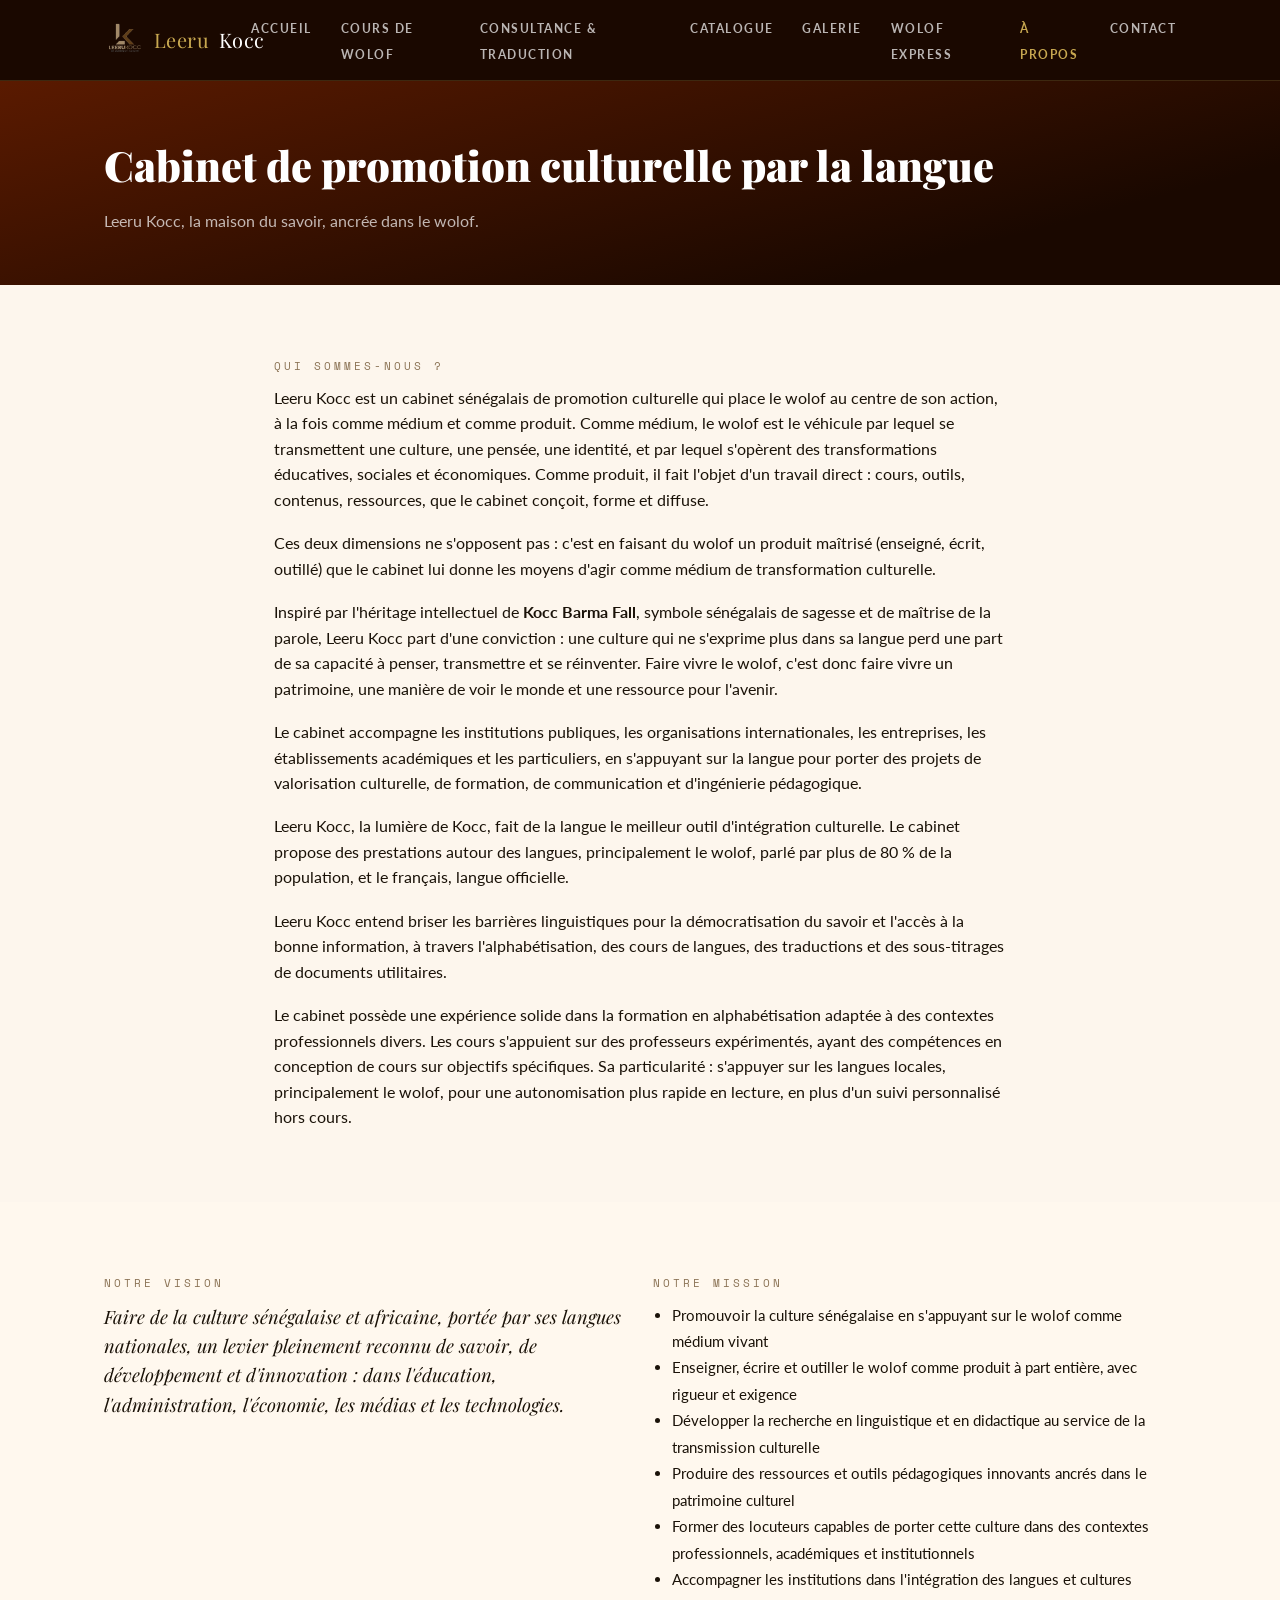
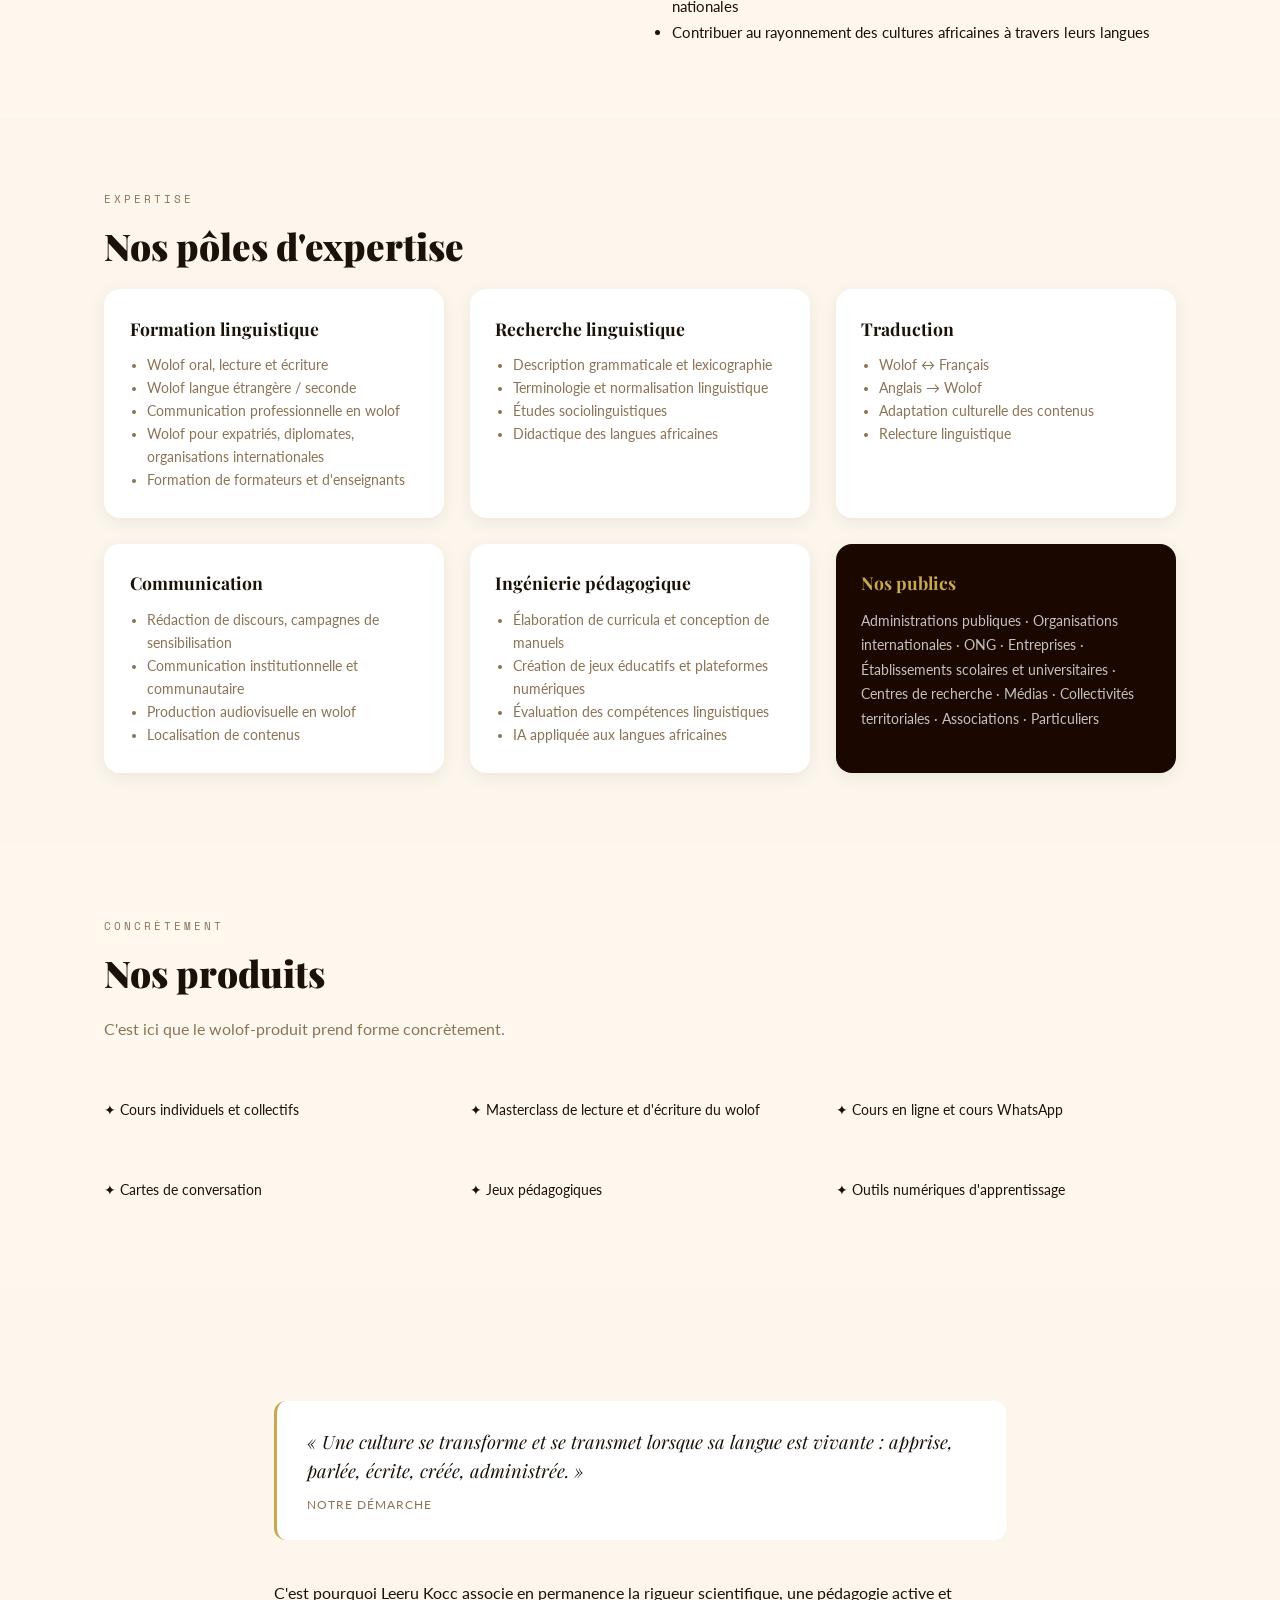
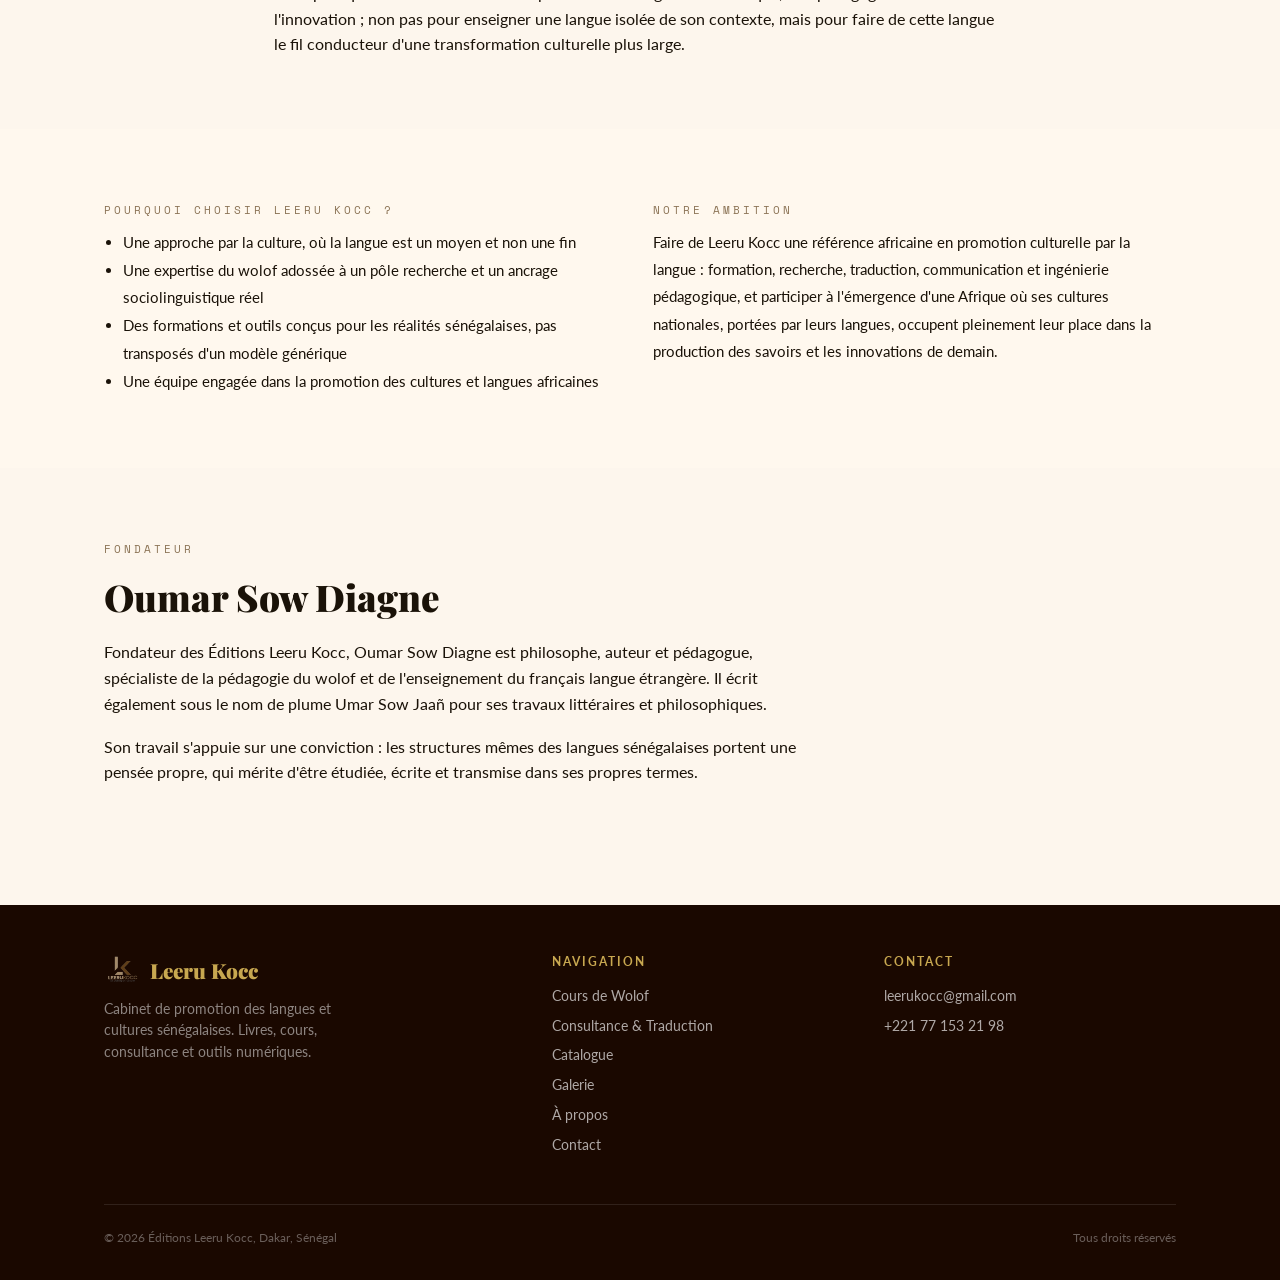
==== a-propos.html @ e9568470 "Add files via upload" ====
<!DOCTYPE html>
<html lang="fr">
<head>
<meta charset="UTF-8">
<meta name="viewport" content="width=device-width, initial-scale=1.0">
<title>À propos : Leeru Kocc</title>
<link href="https://fonts.googleapis.com/css2?family=Playfair+Display:ital,wght@0,700;0,900;1,400&family=Lato:wght@400;700&family=Space+Mono:wght@400;700&display=swap" rel="stylesheet">
<link rel="stylesheet" href="assets/style.css">
<link rel="icon" type="image/x-icon" href="/favicon.ico">
<link rel="icon" type="image/png" sizes="32x32" href="/assets/img/favicon-32x32.png">
<link rel="icon" type="image/png" sizes="16x16" href="/assets/img/favicon-16x16.png">
<link rel="apple-touch-icon" sizes="180x180" href="/assets/img/apple-touch-icon.png">
<meta property="og:type" content="website">
<meta property="og:site_name" content="Leeru Kocc">
<meta property="og:title" content="À propos : Leeru Kocc">
<meta property="og:description" content="Leeru Kocc, cabinet de promotion des langues et cultures sénégalaises, fondé par Oumar Sow Diagne.">
<meta property="og:image" content="https://leerukocc.com/assets/img/og-image-site.jpg">
<meta property="og:image:width" content="1200">
<meta property="og:image:height" content="630">
<meta property="og:url" content="https://leerukocc.com/a-propos.html">
<meta name="twitter:card" content="summary_large_image">
<meta name="twitter:title" content="À propos : Leeru Kocc">
<meta name="twitter:description" content="Leeru Kocc, cabinet de promotion des langues et cultures sénégalaises, fondé par Oumar Sow Diagne.">
<meta name="twitter:image" content="https://leerukocc.com/assets/img/og-image-site.jpg">
</head>
<body>

<nav class="site-nav">
  <div class="wrap">
    <a href="index.html" class="brand"><img src="assets/img/logo-leeru-kocc.png" alt="Leeru Kocc"> <span style="color:var(--or);">Leeru</span><span style="color:#FFF;"> Kocc</span></a>
    <button class="nav-toggle" id="navToggle" aria-label="Menu">☰</button>
    <ul class="nav-links" id="navLinks">
      <li><a href="index.html">Accueil</a></li>
      <li><a href="cours.html">Cours de Wolof</a></li>
      <li><a href="consultance.html">Consultance &amp; Traduction</a></li>
      <li><a href="catalogue.html">Catalogue</a></li>
      <li><a href="galerie.html">Galerie</a></li>
      <li><a href="wolof-express.html">Wolof Express</a></li>
      <li><a href="a-propos.html" class="active">À propos</a></li>
      <li><a href="contact.html">Contact</a></li>
    </ul>
  </div>
</nav>

<header class="page-hero">
  <div class="wrap">
    <h1>Cabinet de promotion culturelle par la langue</h1>
    <p>Leeru Kocc, la maison du savoir, ancrée dans le wolof.</p>
  </div>
</header>

<section>
  <div class="wrap" style="max-width:780px;">
    <div class="section-label reveal">Qui sommes-nous ?</div>
    <p class="reveal" style="margin-bottom:1.1rem;">Leeru Kocc est un cabinet sénégalais de promotion culturelle qui place le wolof au centre de son action, à la fois comme médium et comme produit. Comme médium, le wolof est le véhicule par lequel se transmettent une culture, une pensée, une identité, et par lequel s'opèrent des transformations éducatives, sociales et économiques. Comme produit, il fait l'objet d'un travail direct : cours, outils, contenus, ressources, que le cabinet conçoit, forme et diffuse.</p>
    <p class="reveal" style="margin-bottom:1.1rem;">Ces deux dimensions ne s'opposent pas : c'est en faisant du wolof un produit maîtrisé (enseigné, écrit, outillé) que le cabinet lui donne les moyens d'agir comme médium de transformation culturelle.</p>
    <p class="reveal" style="margin-bottom:1.1rem;">Inspiré par l'héritage intellectuel de <strong>Kocc Barma Fall</strong>, symbole sénégalais de sagesse et de maîtrise de la parole, Leeru Kocc part d'une conviction : une culture qui ne s'exprime plus dans sa langue perd une part de sa capacité à penser, transmettre et se réinventer. Faire vivre le wolof, c'est donc faire vivre un patrimoine, une manière de voir le monde et une ressource pour l'avenir.</p>
    <p class="reveal" style="margin-bottom:1.1rem;">Le cabinet accompagne les institutions publiques, les organisations internationales, les entreprises, les établissements académiques et les particuliers, en s'appuyant sur la langue pour porter des projets de valorisation culturelle, de formation, de communication et d'ingénierie pédagogique.</p>
    <p class="reveal" style="margin-bottom:1.1rem;">Leeru Kocc, la lumière de Kocc, fait de la langue le meilleur outil d'intégration culturelle. Le cabinet propose des prestations autour des langues, principalement le wolof, parlé par plus de 80 % de la population, et le français, langue officielle.</p>
    <p class="reveal" style="margin-bottom:1.1rem;">Leeru Kocc entend briser les barrières linguistiques pour la démocratisation du savoir et l'accès à la bonne information, à travers l'alphabétisation, des cours de langues, des traductions et des sous-titrages de documents utilitaires.</p>
    <p class="reveal">Le cabinet possède une expérience solide dans la formation en alphabétisation adaptée à des contextes professionnels divers. Les cours s'appuient sur des professeurs expérimentés, ayant des compétences en conception de cours sur objectifs spécifiques. Sa particularité : s'appuyer sur les langues locales, principalement le wolof, pour une autonomisation plus rapide en lecture, en plus d'un suivi personnalisé hors cours.</p>
  </div>
</section>

<section style="background:#FFF8EE;">
  <div class="wrap">
    <div class="grid grid-2">
      <div class="reveal">
        <div class="section-label">Notre vision</div>
        <p style="font-family:'Playfair Display',serif;font-style:italic;font-size:1.15rem;line-height:1.6;">Faire de la culture sénégalaise et africaine, portée par ses langues nationales, un levier pleinement reconnu de savoir, de développement et d'innovation : dans l'éducation, l'administration, l'économie, les médias et les technologies.</p>
      </div>
      <div class="reveal">
        <div class="section-label">Notre mission</div>
        <ul style="padding-left:1.2rem;font-size:0.92rem;line-height:1.8;color:var(--brun);">
          <li>Promouvoir la culture sénégalaise en s'appuyant sur le wolof comme médium vivant</li>
          <li>Enseigner, écrire et outiller le wolof comme produit à part entière, avec rigueur et exigence</li>
          <li>Développer la recherche en linguistique et en didactique au service de la transmission culturelle</li>
          <li>Produire des ressources et outils pédagogiques innovants ancrés dans le patrimoine culturel</li>
          <li>Former des locuteurs capables de porter cette culture dans des contextes professionnels, académiques et institutionnels</li>
          <li>Accompagner les institutions dans l'intégration des langues et cultures nationales</li>
          <li>Contribuer au rayonnement des cultures africaines à travers leurs langues</li>
        </ul>
      </div>
    </div>
  </div>
</section>

<section>
  <div class="wrap">
    <div class="section-label reveal">Expertise</div>
    <h2 class="section-title reveal">Nos pôles d'expertise</h2>
    <div class="grid grid-3">
      <div class="card reveal" style="padding:1.6rem;">
        <h3 style="font-family:'Playfair Display',serif;font-size:1.1rem;margin-bottom:0.7rem;">Formation linguistique</h3>
        <ul style="padding-left:1.1rem;font-size:0.85rem;line-height:1.7;color:var(--brun-clair);">
          <li>Wolof oral, lecture et écriture</li>
          <li>Wolof langue étrangère / seconde</li>
          <li>Communication professionnelle en wolof</li>
          <li>Wolof pour expatriés, diplomates, organisations internationales</li>
          <li>Formation de formateurs et d'enseignants</li>
        </ul>
      </div>
      <div class="card reveal" style="padding:1.6rem;">
        <h3 style="font-family:'Playfair Display',serif;font-size:1.1rem;margin-bottom:0.7rem;">Recherche linguistique</h3>
        <ul style="padding-left:1.1rem;font-size:0.85rem;line-height:1.7;color:var(--brun-clair);">
          <li>Description grammaticale et lexicographie</li>
          <li>Terminologie et normalisation linguistique</li>
          <li>Études sociolinguistiques</li>
          <li>Didactique des langues africaines</li>
        </ul>
      </div>
      <div class="card reveal" style="padding:1.6rem;">
        <h3 style="font-family:'Playfair Display',serif;font-size:1.1rem;margin-bottom:0.7rem;">Traduction</h3>
        <ul style="padding-left:1.1rem;font-size:0.85rem;line-height:1.7;color:var(--brun-clair);">
          <li>Wolof ↔ Français</li>
          <li>Anglais → Wolof</li>
          <li>Adaptation culturelle des contenus</li>
          <li>Relecture linguistique</li>
        </ul>
      </div>
      <div class="card reveal" style="padding:1.6rem;">
        <h3 style="font-family:'Playfair Display',serif;font-size:1.1rem;margin-bottom:0.7rem;">Communication</h3>
        <ul style="padding-left:1.1rem;font-size:0.85rem;line-height:1.7;color:var(--brun-clair);">
          <li>Rédaction de discours, campagnes de sensibilisation</li>
          <li>Communication institutionnelle et communautaire</li>
          <li>Production audiovisuelle en wolof</li>
          <li>Localisation de contenus</li>
        </ul>
      </div>
      <div class="card reveal" style="padding:1.6rem;">
        <h3 style="font-family:'Playfair Display',serif;font-size:1.1rem;margin-bottom:0.7rem;">Ingénierie pédagogique</h3>
        <ul style="padding-left:1.1rem;font-size:0.85rem;line-height:1.7;color:var(--brun-clair);">
          <li>Élaboration de curricula et conception de manuels</li>
          <li>Création de jeux éducatifs et plateformes numériques</li>
          <li>Évaluation des compétences linguistiques</li>
          <li>IA appliquée aux langues africaines</li>
        </ul>
      </div>
      <div class="card reveal" style="padding:1.6rem;background:var(--nuit);">
        <h3 style="font-family:'Playfair Display',serif;font-size:1.1rem;margin-bottom:0.7rem;color:var(--or);">Nos publics</h3>
        <p style="font-size:0.85rem;line-height:1.8;color:rgba(255,255,255,0.75);">Administrations publiques · Organisations internationales · ONG · Entreprises · Établissements scolaires et universitaires · Centres de recherche · Médias · Collectivités territoriales · Associations · Particuliers</p>
      </div>
    </div>
  </div>
</section>

<section style="background:#FFF8EE;">
  <div class="wrap">
    <div class="section-label reveal">Concrètement</div>
    <h2 class="section-title reveal">Nos produits</h2>
    <p class="section-intro reveal">C'est ici que le wolof-produit prend forme concrètement.</p>
    <div class="grid grid-3">
      <div class="reveal" style="font-size:0.9rem;padding:1rem 0;">✦ Cours individuels et collectifs</div>
      <div class="reveal" style="font-size:0.9rem;padding:1rem 0;">✦ Masterclass de lecture et d'écriture du wolof</div>
      <div class="reveal" style="font-size:0.9rem;padding:1rem 0;">✦ Cours en ligne et cours WhatsApp</div>
      <div class="reveal" style="font-size:0.9rem;padding:1rem 0;">✦ Cartes de conversation</div>
      <div class="reveal" style="font-size:0.9rem;padding:1rem 0;">✦ Jeux pédagogiques</div>
      <div class="reveal" style="font-size:0.9rem;padding:1rem 0;">✦ Outils numériques d'apprentissage</div>
    </div>
  </div>
</section>

<section>
  <div class="wrap" style="max-width:780px;">
    <div class="citation reveal">
      <p>« Une culture se transforme et se transmet lorsque sa langue est vivante : apprise, parlée, écrite, créée, administrée. »</p>
      <cite>Notre démarche</cite>
    </div>
    <p class="reveal" style="margin-top:1.2rem;">C'est pourquoi Leeru Kocc associe en permanence la rigueur scientifique, une pédagogie active et l'innovation ; non pas pour enseigner une langue isolée de son contexte, mais pour faire de cette langue le fil conducteur d'une transformation culturelle plus large.</p>
  </div>
</section>

<section style="background:#FFF8EE;">
  <div class="wrap">
    <div class="grid grid-2">
      <div class="reveal">
        <div class="section-label">Pourquoi choisir Leeru Kocc ?</div>
        <ul style="padding-left:1.2rem;font-size:0.92rem;line-height:1.9;color:var(--brun);">
          <li>Une approche par la culture, où la langue est un moyen et non une fin</li>
          <li>Une expertise du wolof adossée à un pôle recherche et un ancrage sociolinguistique réel</li>
          <li>Des formations et outils conçus pour les réalités sénégalaises, pas transposés d'un modèle générique</li>
          <li>Une équipe engagée dans la promotion des cultures et langues africaines</li>
        </ul>
      </div>
      <div class="reveal">
        <div class="section-label">Notre ambition</div>
        <p style="font-size:0.95rem;line-height:1.8;color:var(--brun);">Faire de Leeru Kocc une référence africaine en promotion culturelle par la langue : formation, recherche, traduction, communication et ingénierie pédagogique, et participer à l'émergence d'une Afrique où ses cultures nationales, portées par leurs langues, occupent pleinement leur place dans la production des savoirs et les innovations de demain.</p>
      </div>
    </div>
  </div>
</section>

<section>
  <div class="wrap">
    <div class="section-label reveal">Fondateur</div>
    <h2 class="section-title reveal">Oumar Sow Diagne</h2>
    <p class="reveal" style="max-width:700px;margin-bottom:1.1rem;">Fondateur des Éditions Leeru Kocc, Oumar Sow Diagne est philosophe, auteur et pédagogue, spécialiste de la pédagogie du wolof et de l'enseignement du français langue étrangère. Il écrit également sous le nom de plume Umar Sow Jaañ pour ses travaux littéraires et philosophiques.</p>
    <p class="reveal" style="max-width:700px;">Son travail s'appuie sur une conviction : les structures mêmes des langues sénégalaises portent une pensée propre, qui mérite d'être étudiée, écrite et transmise dans ses propres termes.</p>
  </div>
</section>

<footer class="site-footer">
  <div class="wrap">
    <div class="footer-grid">
      <div>
        <div class="footer-brand" style="display:flex;align-items:center;gap:0.6rem;"><img src="assets/img/logo-leeru-kocc.png" alt="Leeru Kocc" style="height:36px;"> Leeru Kocc</div>
        <p class="footer-tagline">Cabinet de promotion des langues et cultures sénégalaises. Livres, cours, consultance et outils numériques.</p>
      </div>
      <div class="footer-col">
        <h4>Navigation</h4>
        <a href="cours.html">Cours de Wolof</a>
        <a href="consultance.html">Consultance &amp; Traduction</a>
        <a href="catalogue.html">Catalogue</a>
        <a href="galerie.html">Galerie</a>
        <a href="a-propos.html">À propos</a>
        <a href="contact.html">Contact</a>
      </div>
      <div class="footer-col">
        <h4>Contact</h4>
        <p>leerukocc@gmail.com</p>
        <p>+221 77 153 21 98</p>
      </div>
    </div>
    <div class="footer-bottom">
      <span>© 2026 Éditions Leeru Kocc, Dakar, Sénégal</span>
      <span>Tous droits réservés</span>
    </div>
  </div>
</footer>

<script src="assets/script.js"></script>
</body>
</html>
---- assets/style.css ----
/* ===========================================================
   LEERU KOCC — Feuille de style commune
   Identité reprise de l'app Wolof Express : nuit / or / terracotta / crème
   =========================================================== */

:root{
  --nuit:#1A0800;
  --nuit2:#5A1A00;
  --or:#C8A850;
  --terracotta:#C1440E;
  --baobab:#2A6B3A;
  --creme:#FDF6ED;
  --brun:#1A1208;
  --brun-clair:#8B7355;
  --blanc:#FFFFFF;
  --max:1120px;
}

*{box-sizing:border-box;margin:0;padding:0;}

html{scroll-behavior:smooth;}

body{
  font-family:'Lato',sans-serif;
  background:var(--creme);
  color:var(--brun);
  line-height:1.6;
}

img{max-width:100%;display:block;}
a{color:inherit;text-decoration:none;}

.wrap{max-width:var(--max);margin:0 auto;padding:0 1.5rem;}

/* ---------- Nav ---------- */
.site-nav{
  position:sticky;top:0;z-index:50;
  background:var(--nuit);
  border-bottom:1px solid rgba(200,168,80,0.2);
}
.site-nav .wrap{
  display:flex;align-items:center;justify-content:space-between;
  padding-top:0.9rem;padding-bottom:0.9rem;
}
.brand{
  font-family:'Playfair Display',serif;
  font-weight:900;font-size:1.25rem;color:var(--or);
  letter-spacing:0.5px;
  display:flex;align-items:center;gap:0.6rem;
}
.brand span{color:var(--blanc);font-weight:400;}
.brand img{height:40px;width:auto;display:block;}

/* ---------- Reveal on scroll ---------- */
.reveal{opacity:0;transform:translateY(24px);transition:opacity 0.7s ease, transform 0.7s ease;}
.reveal.in{opacity:1;transform:translateY(0);}

/* ---------- Partenaires ---------- */
.partners-grid{
  display:grid;grid-template-columns:repeat(4,1fr);gap:1.2rem;
}
@media(max-width:820px){.partners-grid{grid-template-columns:repeat(2,1fr);}}
.partner-chip{
  background:var(--blanc);border-radius:0.8rem;
  padding:1.3rem 1rem;text-align:center;
  box-shadow:0 3px 14px rgba(26,18,8,0.06);
  display:flex;align-items:center;justify-content:center;
  min-height:90px;
  font-family:'Space Mono',monospace;font-size:0.78rem;
  color:var(--brun);letter-spacing:0.3px;
  transition:transform 0.2s, box-shadow 0.2s;
}
.partner-chip:hover{transform:translateY(-3px);box-shadow:0 8px 22px rgba(26,18,8,0.12);}
.partner-chip img{max-width:100%;max-height:56px;object-fit:contain;filter:grayscale(15%);}

/* ---------- Galerie ---------- */
.gallery-grid{
  display:grid;grid-template-columns:repeat(4,1fr);gap:0.9rem;
}
@media(max-width:820px){.gallery-grid{grid-template-columns:repeat(2,1fr);}}
.gallery-item{
  border-radius:0.8rem;overflow:hidden;aspect-ratio:1/1;
  box-shadow:0 4px 16px rgba(26,18,8,0.08);
}
.gallery-item img{
  width:100%;height:100%;object-fit:cover;
  transition:transform 0.4s ease;display:block;
}
.gallery-item:hover img{transform:scale(1.06);}

/* ---------- Photo bleed section ---------- */
.photo-feature{
  border-radius:1rem;overflow:hidden;box-shadow:0 8px 30px rgba(26,18,8,0.12);
}
.photo-feature img{width:100%;height:100%;object-fit:cover;display:block;}
.nav-links{display:flex;gap:1.8rem;list-style:none;}
.nav-links a{
  font-size:0.78rem;letter-spacing:1.5px;text-transform:uppercase;
  color:rgba(255,255,255,0.7);font-weight:700;
  transition:color 0.2s;
}
.nav-links a:hover,.nav-links a.active{color:var(--or);}
.nav-toggle{display:none;background:none;border:none;color:var(--or);font-size:1.4rem;cursor:pointer;}

@media(max-width:760px){
  .nav-links{
    position:absolute;top:100%;left:0;right:0;
    background:var(--nuit);flex-direction:column;gap:0;
    max-height:0;overflow:hidden;transition:max-height 0.3s ease;
    border-bottom:1px solid rgba(200,168,80,0.2);
  }
  .nav-links.open{max-height:300px;}
  .nav-links li{border-top:1px solid rgba(255,255,255,0.06);}
  .nav-links a{display:block;padding:1rem 1.5rem;}
  .nav-toggle{display:block;}
}

/* ---------- Hero ---------- */
.hero{
  background:
    radial-gradient(circle at 85% 10%, rgba(200,168,80,0.14) 0%, transparent 45%),
    linear-gradient(165deg, var(--nuit2) 0%, var(--nuit) 78%);
  color:var(--blanc);
  padding:4rem 0;
  position:relative;overflow:hidden;
}
.hero .wrap{
  display:grid;grid-template-columns:1.15fr 1fr;gap:3rem;align-items:center;
}
.hero-image{
  border-radius:1.1rem;overflow:hidden;
  box-shadow:0 20px 50px rgba(0,0,0,0.35);
  aspect-ratio:4/3;
}
.hero-image img{width:100%;height:100%;object-fit:cover;display:block;}
@media(max-width:900px){
  .hero .wrap{grid-template-columns:1fr;}
  .hero-image{display:none;}
}
.hero-eyebrow{
  font-family:'Space Mono',monospace;font-size:0.7rem;
  letter-spacing:3px;text-transform:uppercase;color:var(--or);
  margin-bottom:1rem;
}
.hero h1{
  font-family:'Playfair Display',serif;font-weight:900;
  font-size:clamp(2.2rem,5vw,3.6rem);line-height:1.08;
  max-width:14ch;margin-bottom:1.2rem;
}
.hero p{
  font-size:1.05rem;color:rgba(255,255,255,0.78);
  max-width:46ch;margin-bottom:2rem;
}
.hero-actions{display:flex;gap:1rem;flex-wrap:wrap;}

.btn{
  display:inline-flex;align-items:center;gap:0.5rem;
  padding:0.85rem 1.7rem;border-radius:2rem;
  font-weight:700;font-size:0.88rem;cursor:pointer;
  border:none;transition:transform 0.15s, opacity 0.15s;
}
.btn:active{transform:scale(0.97);}
.btn-primary{background:var(--or);color:var(--nuit);}
.btn-primary:hover{opacity:0.9;}
.btn-outline{background:transparent;color:var(--blanc);border:1px solid rgba(255,255,255,0.4);}
.btn-outline:hover{border-color:var(--or);color:var(--or);}
.btn-dark{background:var(--nuit);color:var(--or);}
.btn-terracotta{background:var(--terracotta);color:var(--blanc);}

/* ---------- Sections ---------- */
section{padding:4.5rem 0;}
.section-label{
  font-family:'Space Mono',monospace;font-size:0.7rem;
  letter-spacing:3px;text-transform:uppercase;color:var(--brun-clair);
  margin-bottom:0.6rem;
}
.section-title{
  font-family:'Playfair Display',serif;font-weight:900;
  font-size:clamp(1.6rem,3.2vw,2.3rem);margin-bottom:0.8rem;
}
.section-intro{
  color:var(--brun-clair);max-width:60ch;margin-bottom:2.5rem;font-size:1rem;
}

/* ---------- Cards ---------- */
.grid{display:grid;gap:1.6rem;}
.grid-3{grid-template-columns:repeat(3,1fr);}
.grid-2{grid-template-columns:repeat(2,1fr);}
@media(max-width:820px){.grid-3,.grid-2{grid-template-columns:1fr;}}

.card{
  background:var(--blanc);border-radius:1rem;
  box-shadow:0 4px 18px rgba(26,18,8,0.07);
  overflow:hidden;
}

.book-card{display:flex;flex-direction:column;}
.book-cover{
  aspect-ratio:3/4;
  background:linear-gradient(150deg,var(--nuit2),var(--nuit));
  display:flex;align-items:center;justify-content:center;
  padding:1.5rem;text-align:center;position:relative;
}
.book-cover .btag{
  position:absolute;top:0.8rem;right:0.8rem;
  font-family:'Space Mono',monospace;font-size:0.62rem;
  letter-spacing:1px;text-transform:uppercase;
  background:rgba(200,168,80,0.16);color:var(--or);
  border:1px solid rgba(200,168,80,0.4);
  padding:0.2rem 0.55rem;border-radius:1rem;
}
.book-cover h3{
  font-family:'Playfair Display',serif;font-weight:700;
  color:var(--or);font-size:1.15rem;line-height:1.3;
}
.book-body{padding:1.2rem 1.3rem 1.4rem;flex:1;display:flex;flex-direction:column;}
.book-meta{font-size:0.72rem;color:var(--brun-clair);letter-spacing:0.5px;margin-bottom:0.5rem;text-transform:uppercase;}
.book-desc{font-size:0.88rem;color:var(--brun);flex:1;margin-bottom:1rem;}
.book-link{font-size:0.8rem;font-weight:700;color:var(--terracotta);}

/* ---------- Proverbe / citation bloc ---------- */
.citation{
  background:var(--blanc);border-left:3px solid var(--or);
  border-radius:0.75rem;padding:1.6rem 1.9rem;margin:2.5rem 0;
}
.citation p{
  font-family:'Playfair Display',serif;font-style:italic;
  font-size:1.15rem;color:var(--brun);line-height:1.6;
}
.citation cite{
  display:block;margin-top:0.6rem;font-size:0.75rem;
  color:var(--brun-clair);font-style:normal;letter-spacing:1px;text-transform:uppercase;
}

/* ---------- Footer ---------- */
.site-footer{
  background:var(--nuit);color:rgba(255,255,255,0.6);
  padding:3rem 0 2rem;margin-top:3rem;
}
.footer-grid{display:grid;grid-template-columns:1.4fr 1fr 1fr;gap:2.5rem;margin-bottom:2.5rem;}
@media(max-width:700px){.footer-grid{grid-template-columns:1fr;}}
.footer-brand{font-family:'Playfair Display',serif;font-weight:900;color:var(--or);font-size:1.3rem;margin-bottom:0.6rem;}
.footer-tagline{font-size:0.85rem;color:rgba(255,255,255,0.5);max-width:32ch;}
.footer-col h4{font-size:0.72rem;letter-spacing:2px;text-transform:uppercase;color:var(--or);margin-bottom:0.9rem;}
.footer-col a,.footer-col p{display:block;font-size:0.85rem;color:rgba(255,255,255,0.65);margin-bottom:0.5rem;}
.footer-col a:hover{color:var(--or);}
.footer-bottom{
  border-top:1px solid rgba(255,255,255,0.1);padding-top:1.5rem;
  font-size:0.72rem;color:rgba(255,255,255,0.35);
  display:flex;justify-content:space-between;flex-wrap:wrap;gap:0.5rem;
}

/* ---------- Formulaires (activation) ---------- */
.form-card{
  background:var(--blanc);border-radius:1.2rem;
  padding:2.2rem 2rem;box-shadow:0 6px 24px rgba(26,18,8,0.09);
  max-width:460px;
}
.field{margin-bottom:1.2rem;}
.field label{
  display:block;font-size:0.72rem;letter-spacing:1.5px;text-transform:uppercase;
  color:var(--brun-clair);font-weight:700;margin-bottom:0.4rem;
}
.field input{
  width:100%;padding:0.8rem 1rem;border:1.5px solid #E8DFCE;
  border-radius:0.6rem;font-size:0.95rem;font-family:'Lato',sans-serif;
  background:var(--creme);color:var(--brun);
}
.field input:focus{outline:none;border-color:var(--or);}
.field input#code{font-family:'Space Mono',monospace;letter-spacing:1px;text-transform:uppercase;}
.form-msg{
  margin-top:1rem;padding:0.8rem 1rem;border-radius:0.6rem;
  font-size:0.85rem;font-weight:700;display:none;
}
.form-msg.show{display:block;}
.form-msg.error{background:#FFEBEE;color:#B71C1C;}
.form-msg.success{background:#E8F5E9;color:var(--baobab);}
.form-msg.loading{background:#FFF3CD;color:#856404;}

/* ---------- Numbered steps ---------- */
.steps{display:flex;flex-direction:column;gap:1.1rem;margin:2rem 0;}
.step{display:flex;gap:1rem;align-items:flex-start;}
.step-num{
  font-family:'Space Mono',monospace;font-weight:700;font-size:0.85rem;
  color:var(--blanc);background:var(--terracotta);
  width:2rem;height:2rem;min-width:2rem;border-radius:50%;
  display:flex;align-items:center;justify-content:center;
}
.step-text strong{display:block;font-size:0.95rem;margin-bottom:0.15rem;}
.step-text span{font-size:0.85rem;color:var(--brun-clair);}

/* ---------- Page header (pages intérieures) ---------- */
.page-hero{
  background:linear-gradient(165deg, var(--nuit2) 0%, var(--nuit) 78%);
  color:var(--blanc);padding:3.2rem 0;
}
.page-hero h1{
  font-family:'Playfair Display',serif;font-weight:900;
  font-size:clamp(1.8rem,4vw,2.6rem);
}
.page-hero p{color:rgba(255,255,255,0.7);margin-top:0.6rem;max-width:50ch;}
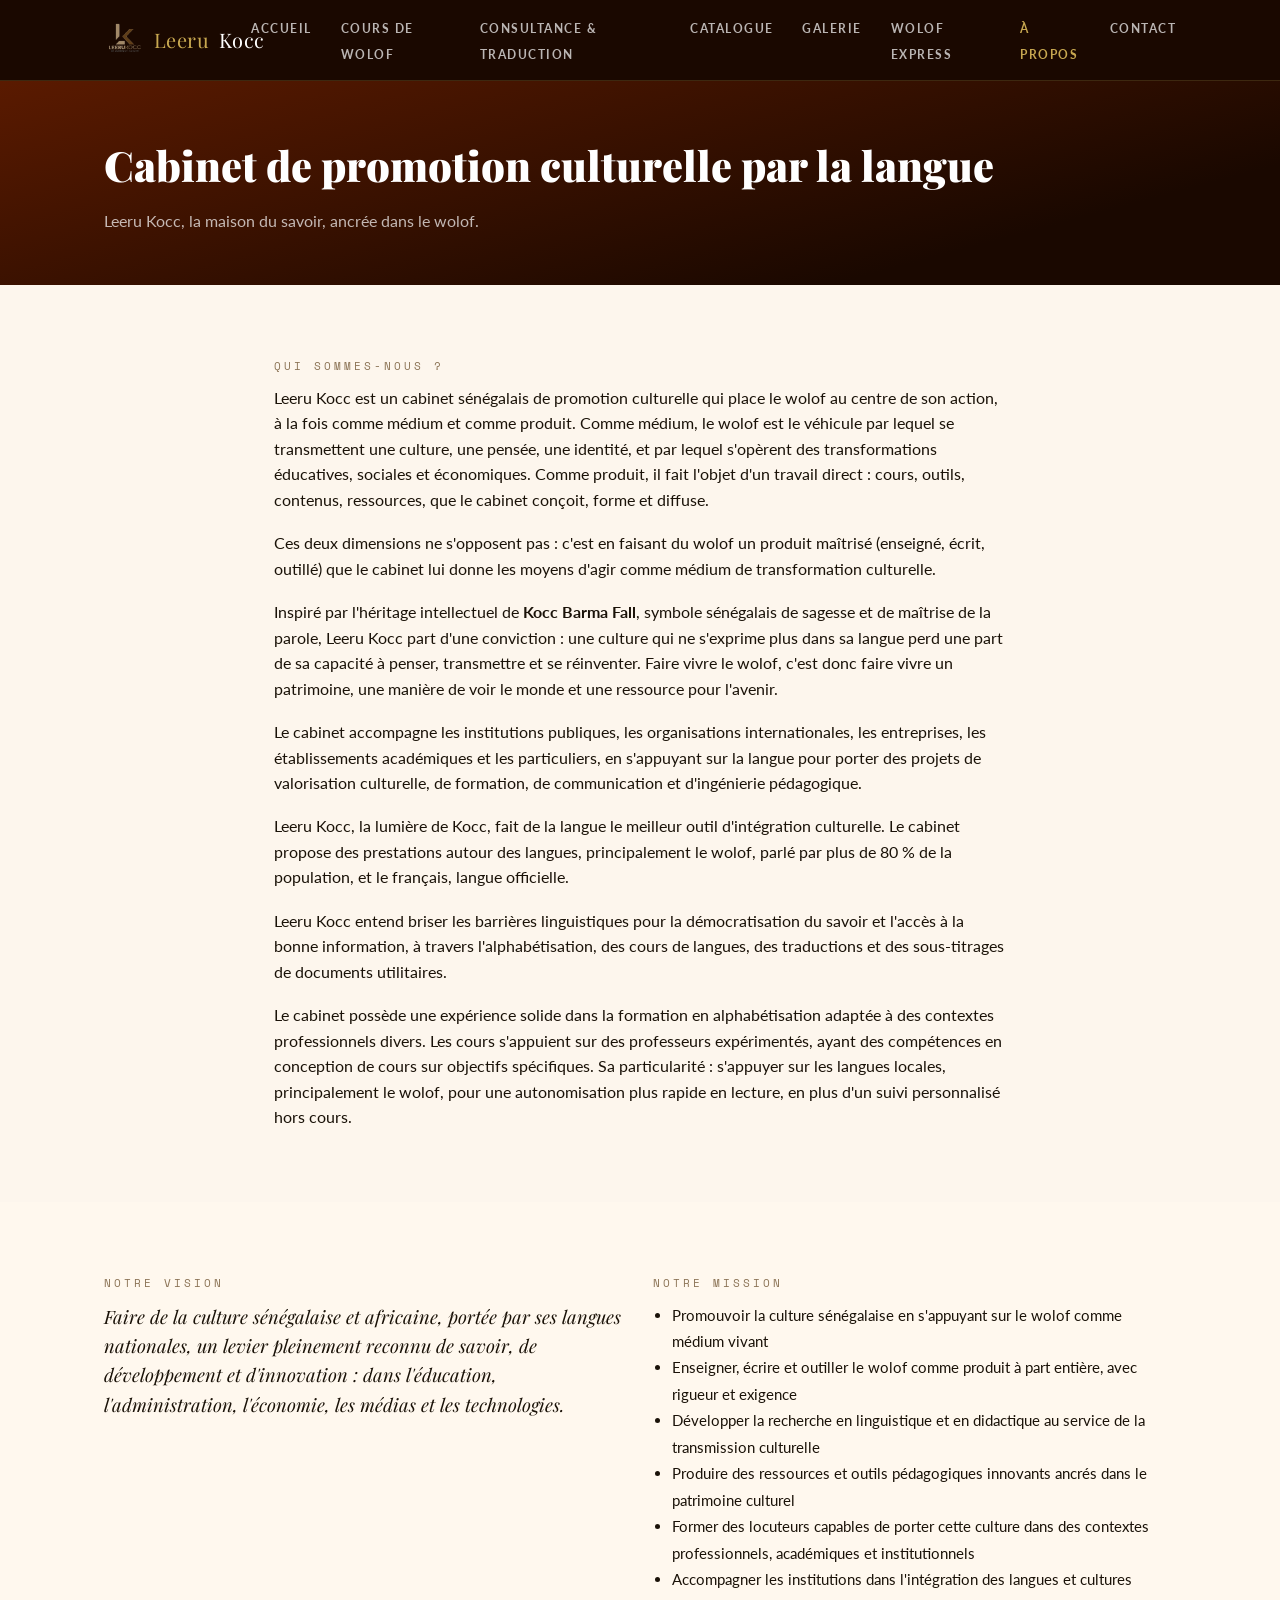
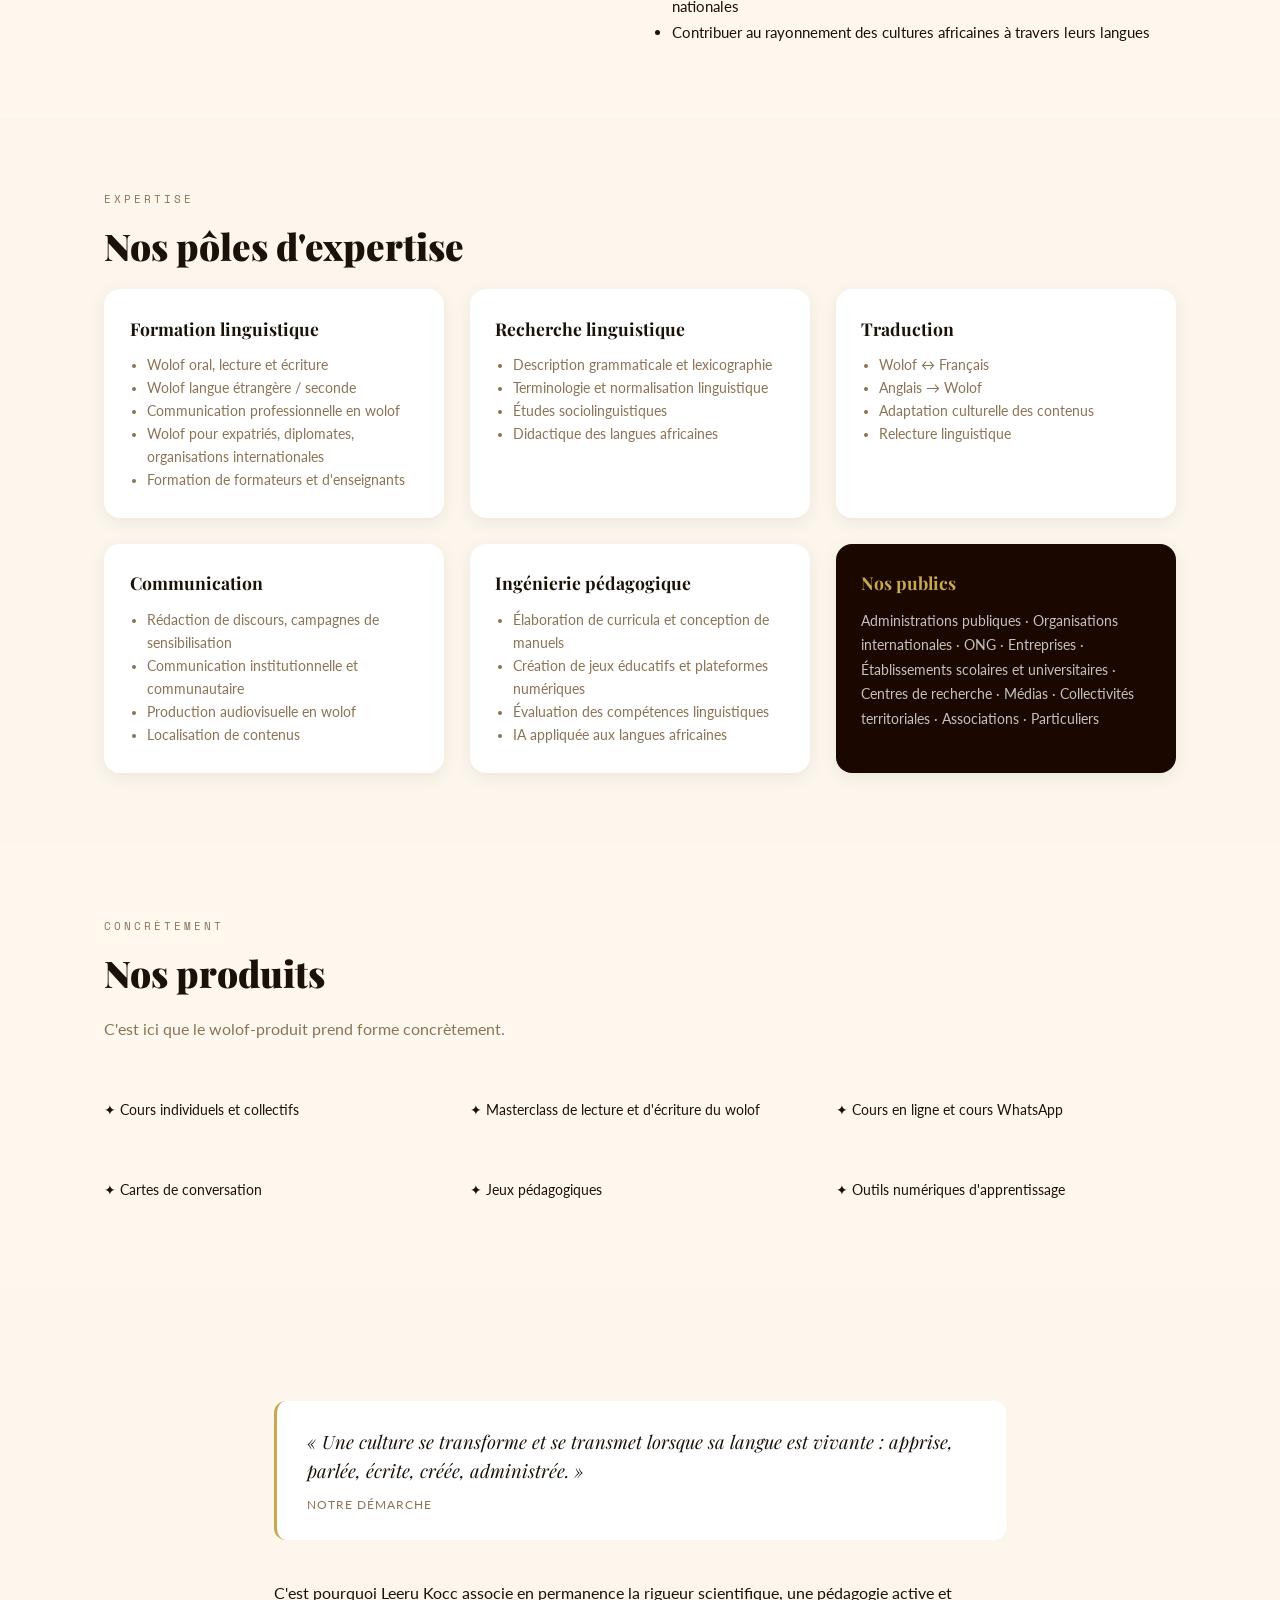
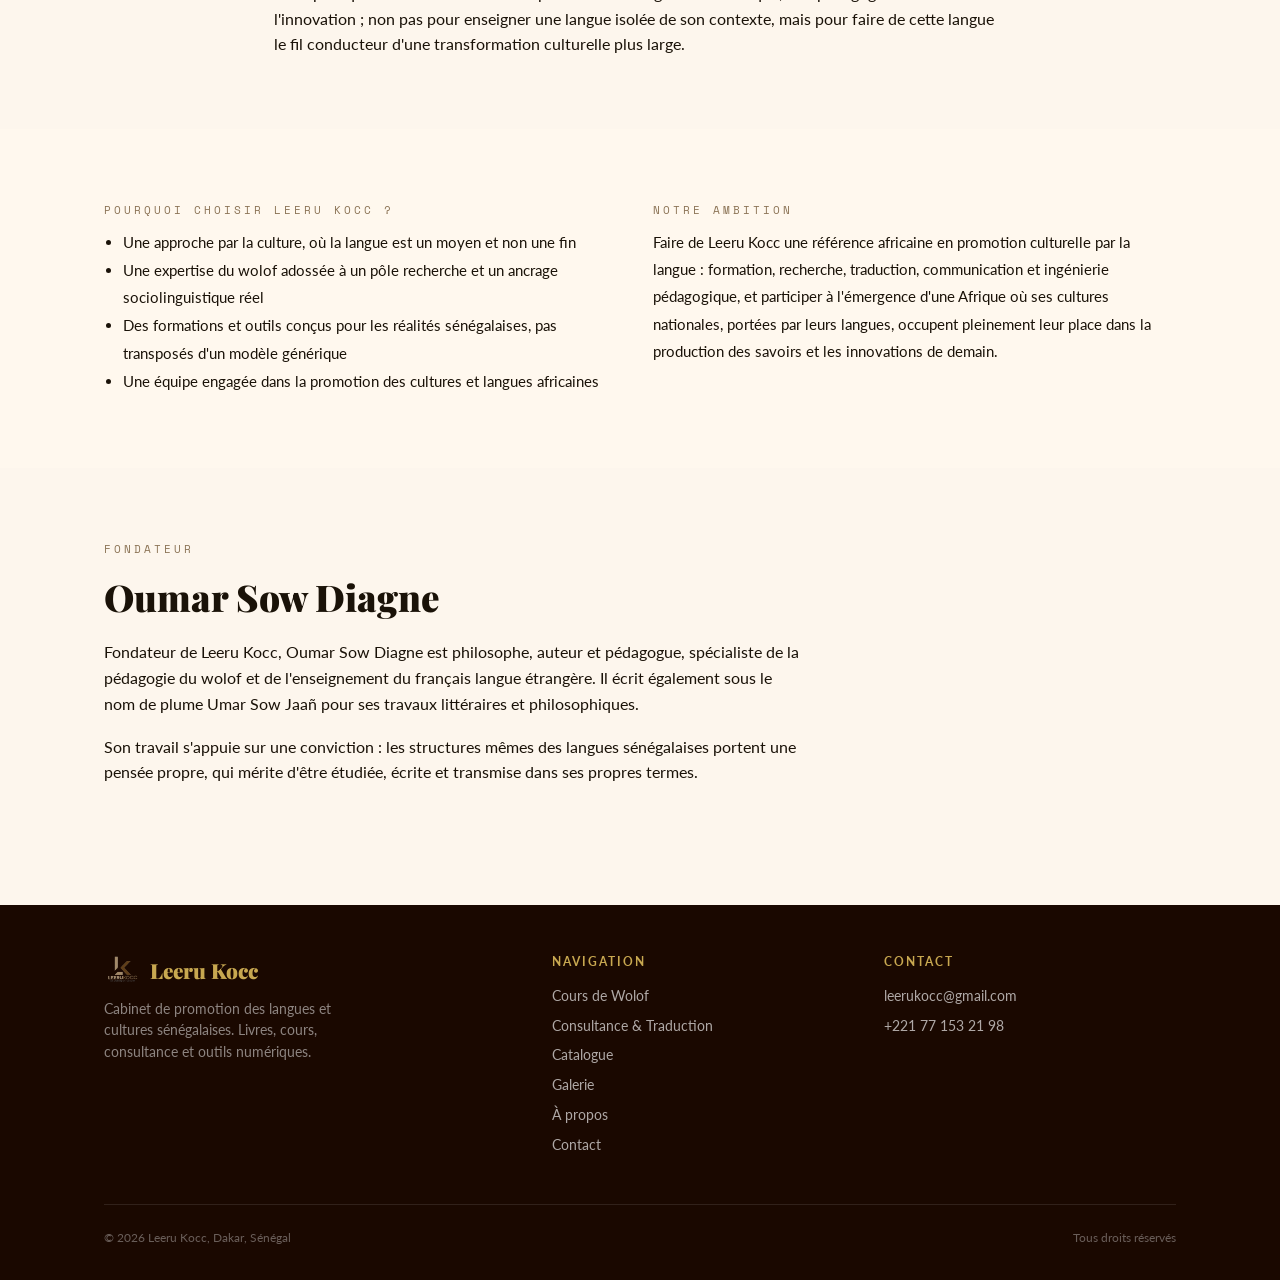
==== commit 74c6f88c: "Add files via upload" ====
--- a/a-propos.html
+++ b/a-propos.html
@@ -194,7 +194,7 @@
   <div class="wrap">
     <div class="section-label reveal">Fondateur</div>
     <h2 class="section-title reveal">Oumar Sow Diagne</h2>
-    <p class="reveal" style="max-width:700px;margin-bottom:1.1rem;">Fondateur des Éditions Leeru Kocc, Oumar Sow Diagne est philosophe, auteur et pédagogue, spécialiste de la pédagogie du wolof et de l'enseignement du français langue étrangère. Il écrit également sous le nom de plume Umar Sow Jaañ pour ses travaux littéraires et philosophiques.</p>
+    <p class="reveal" style="max-width:700px;margin-bottom:1.1rem;">Fondateur de Leeru Kocc, Oumar Sow Diagne est philosophe, auteur et pédagogue, spécialiste de la pédagogie du wolof et de l'enseignement du français langue étrangère. Il écrit également sous le nom de plume Umar Sow Jaañ pour ses travaux littéraires et philosophiques.</p>
     <p class="reveal" style="max-width:700px;">Son travail s'appuie sur une conviction : les structures mêmes des langues sénégalaises portent une pensée propre, qui mérite d'être étudiée, écrite et transmise dans ses propres termes.</p>
   </div>
 </section>
@@ -222,7 +222,7 @@
       </div>
     </div>
     <div class="footer-bottom">
-      <span>© 2026 Éditions Leeru Kocc, Dakar, Sénégal</span>
+      <span>© 2026 Leeru Kocc, Dakar, Sénégal</span>
       <span>Tous droits réservés</span>
     </div>
   </div>
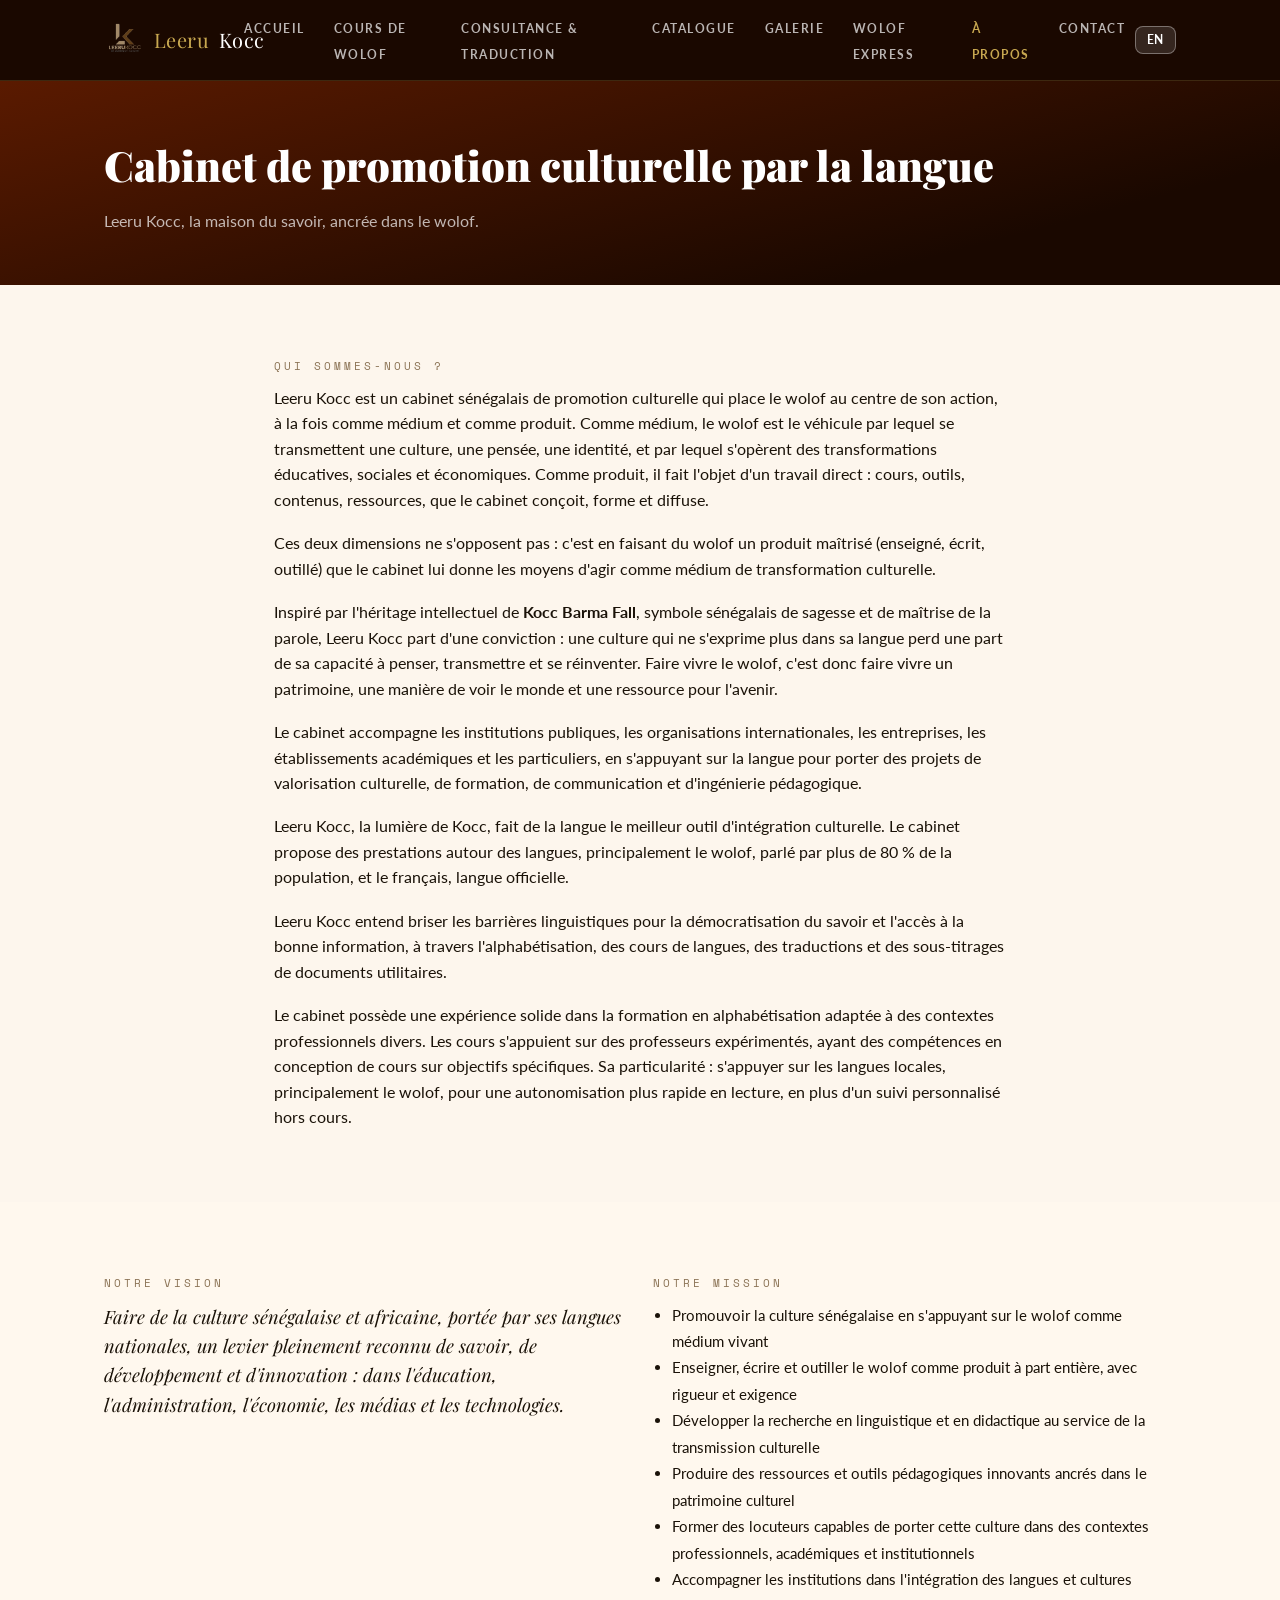
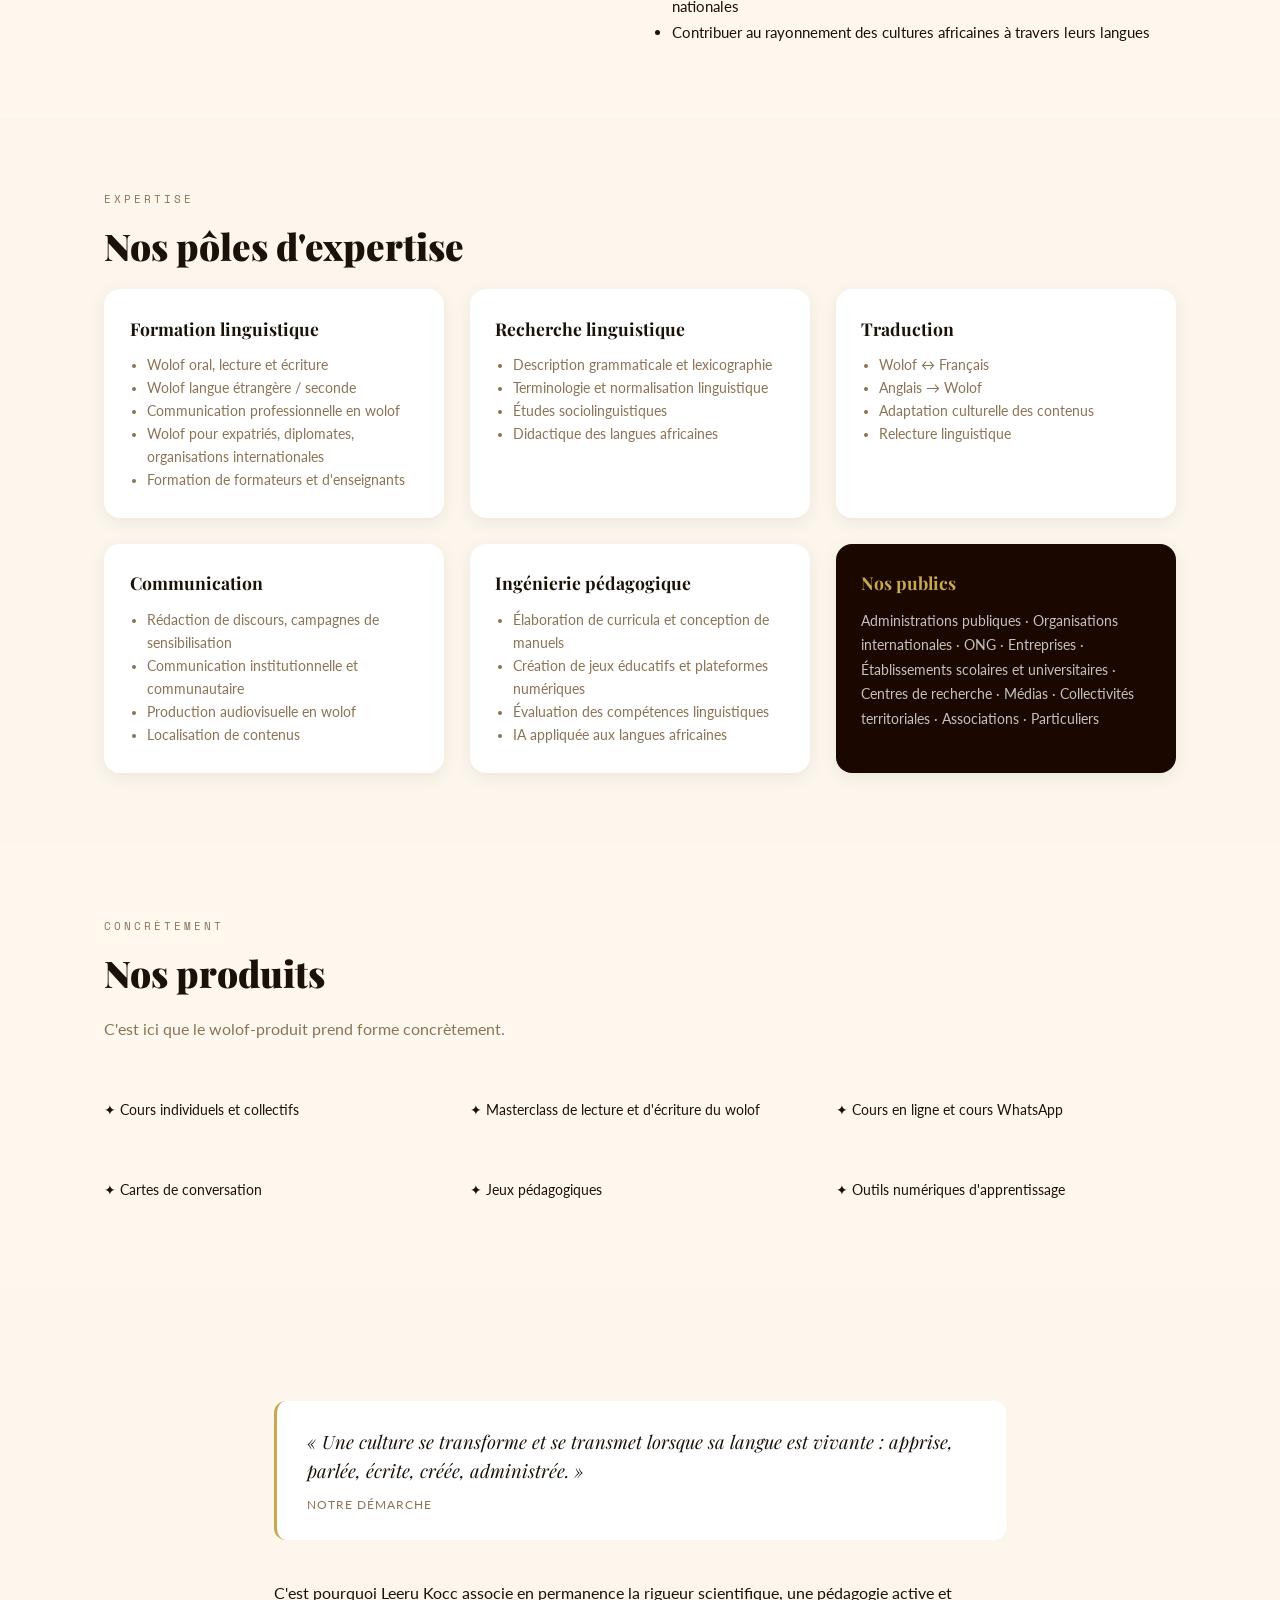
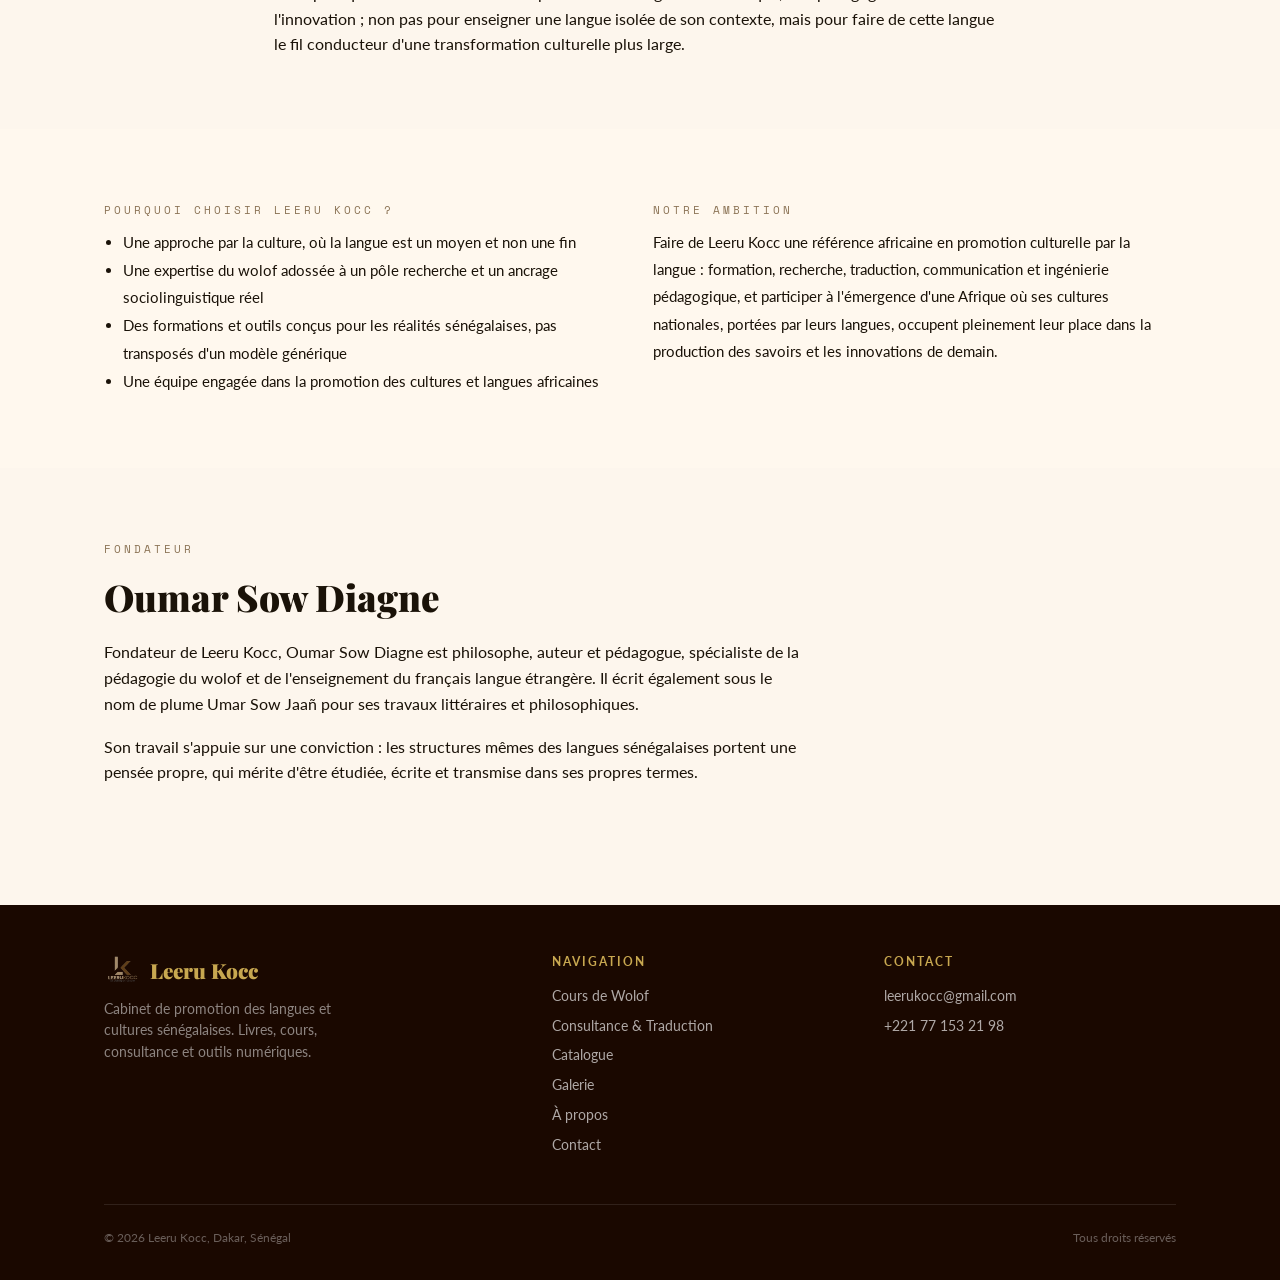
==== commit 1b36f41f: "Add files via upload" ====
--- a/a-propos.html
+++ b/a-propos.html
@@ -23,42 +23,42 @@
 <meta name="twitter:description" content="Leeru Kocc, cabinet de promotion des langues et cultures sénégalaises, fondé par Oumar Sow Diagne.">
 <meta name="twitter:image" content="https://leerukocc.com/assets/img/og-image-site.jpg">
 </head>
-<body>
+<body data-page="apropos">
 
 <nav class="site-nav">
   <div class="wrap">
     <a href="index.html" class="brand"><img src="assets/img/logo-leeru-kocc.png" alt="Leeru Kocc"> <span style="color:var(--or);">Leeru</span><span style="color:#FFF;"> Kocc</span></a>
     <button class="nav-toggle" id="navToggle" aria-label="Menu">☰</button>
     <ul class="nav-links" id="navLinks">
-      <li><a href="index.html">Accueil</a></li>
-      <li><a href="cours.html">Cours de Wolof</a></li>
-      <li><a href="consultance.html">Consultance &amp; Traduction</a></li>
-      <li><a href="catalogue.html">Catalogue</a></li>
-      <li><a href="galerie.html">Galerie</a></li>
-      <li><a href="wolof-express.html">Wolof Express</a></li>
-      <li><a href="a-propos.html" class="active">À propos</a></li>
-      <li><a href="contact.html">Contact</a></li>
+      <li><a href="index.html" data-i18n="nav_accueil">Accueil</a></li>
+      <li><a href="cours.html" data-i18n="nav_cours">Cours de Wolof</a></li>
+      <li><a href="consultance.html" data-i18n="nav_consultance">Consultance &amp; Traduction</a></li>
+      <li><a href="catalogue.html" data-i18n="nav_catalogue">Catalogue</a></li>
+      <li><a href="galerie.html" data-i18n="nav_galerie">Galerie</a></li>
+      <li><a href="wolof-express.html" data-i18n="nav_wolofExpress">Wolof Express</a></li>
+      <li><a href="a-propos.html" class="active" data-i18n="nav_apropos">À propos</a></li>
+      <li><a href="contact.html" data-i18n="nav_contact">Contact</a></li>
     </ul>
   </div>
 </nav>
 
 <header class="page-hero">
   <div class="wrap">
-    <h1>Cabinet de promotion culturelle par la langue</h1>
-    <p>Leeru Kocc, la maison du savoir, ancrée dans le wolof.</p>
+    <h1 data-i18n="apr_h1">Cabinet de promotion culturelle par la langue</h1>
+    <p data-i18n="apr_heroP">Leeru Kocc, la maison du savoir, ancrée dans le wolof.</p>
   </div>
 </header>
 
 <section>
   <div class="wrap" style="max-width:780px;">
-    <div class="section-label reveal">Qui sommes-nous ?</div>
-    <p class="reveal" style="margin-bottom:1.1rem;">Leeru Kocc est un cabinet sénégalais de promotion culturelle qui place le wolof au centre de son action, à la fois comme médium et comme produit. Comme médium, le wolof est le véhicule par lequel se transmettent une culture, une pensée, une identité, et par lequel s'opèrent des transformations éducatives, sociales et économiques. Comme produit, il fait l'objet d'un travail direct : cours, outils, contenus, ressources, que le cabinet conçoit, forme et diffuse.</p>
-    <p class="reveal" style="margin-bottom:1.1rem;">Ces deux dimensions ne s'opposent pas : c'est en faisant du wolof un produit maîtrisé (enseigné, écrit, outillé) que le cabinet lui donne les moyens d'agir comme médium de transformation culturelle.</p>
-    <p class="reveal" style="margin-bottom:1.1rem;">Inspiré par l'héritage intellectuel de <strong>Kocc Barma Fall</strong>, symbole sénégalais de sagesse et de maîtrise de la parole, Leeru Kocc part d'une conviction : une culture qui ne s'exprime plus dans sa langue perd une part de sa capacité à penser, transmettre et se réinventer. Faire vivre le wolof, c'est donc faire vivre un patrimoine, une manière de voir le monde et une ressource pour l'avenir.</p>
-    <p class="reveal" style="margin-bottom:1.1rem;">Le cabinet accompagne les institutions publiques, les organisations internationales, les entreprises, les établissements académiques et les particuliers, en s'appuyant sur la langue pour porter des projets de valorisation culturelle, de formation, de communication et d'ingénierie pédagogique.</p>
-    <p class="reveal" style="margin-bottom:1.1rem;">Leeru Kocc, la lumière de Kocc, fait de la langue le meilleur outil d'intégration culturelle. Le cabinet propose des prestations autour des langues, principalement le wolof, parlé par plus de 80 % de la population, et le français, langue officielle.</p>
-    <p class="reveal" style="margin-bottom:1.1rem;">Leeru Kocc entend briser les barrières linguistiques pour la démocratisation du savoir et l'accès à la bonne information, à travers l'alphabétisation, des cours de langues, des traductions et des sous-titrages de documents utilitaires.</p>
-    <p class="reveal">Le cabinet possède une expérience solide dans la formation en alphabétisation adaptée à des contextes professionnels divers. Les cours s'appuient sur des professeurs expérimentés, ayant des compétences en conception de cours sur objectifs spécifiques. Sa particularité : s'appuyer sur les langues locales, principalement le wolof, pour une autonomisation plus rapide en lecture, en plus d'un suivi personnalisé hors cours.</p>
+    <div class="section-label reveal" data-i18n="apr_quiLabel">Qui sommes-nous ?</div>
+    <p class="reveal" style="margin-bottom:1.1rem;" data-i18n="apr_p1">Leeru Kocc est un cabinet sénégalais de promotion culturelle qui place le wolof au centre de son action, à la fois comme médium et comme produit. Comme médium, le wolof est le véhicule par lequel se transmettent une culture, une pensée, une identité, et par lequel s'opèrent des transformations éducatives, sociales et économiques. Comme produit, il fait l'objet d'un travail direct : cours, outils, contenus, ressources, que le cabinet conçoit, forme et diffuse.</p>
+    <p class="reveal" style="margin-bottom:1.1rem;" data-i18n="apr_p2">Ces deux dimensions ne s'opposent pas : c'est en faisant du wolof un produit maîtrisé (enseigné, écrit, outillé) que le cabinet lui donne les moyens d'agir comme médium de transformation culturelle.</p>
+    <p class="reveal" style="margin-bottom:1.1rem;" data-i18n="apr_p3">Inspiré par l'héritage intellectuel de <strong>Kocc Barma Fall</strong>, symbole sénégalais de sagesse et de maîtrise de la parole, Leeru Kocc part d'une conviction : une culture qui ne s'exprime plus dans sa langue perd une part de sa capacité à penser, transmettre et se réinventer. Faire vivre le wolof, c'est donc faire vivre un patrimoine, une manière de voir le monde et une ressource pour l'avenir.</p>
+    <p class="reveal" style="margin-bottom:1.1rem;" data-i18n="apr_p4">Le cabinet accompagne les institutions publiques, les organisations internationales, les entreprises, les établissements académiques et les particuliers, en s'appuyant sur la langue pour porter des projets de valorisation culturelle, de formation, de communication et d'ingénierie pédagogique.</p>
+    <p class="reveal" style="margin-bottom:1.1rem;" data-i18n="apr_p5">Leeru Kocc, la lumière de Kocc, fait de la langue le meilleur outil d'intégration culturelle. Le cabinet propose des prestations autour des langues, principalement le wolof, parlé par plus de 80 % de la population, et le français, langue officielle.</p>
+    <p class="reveal" style="margin-bottom:1.1rem;" data-i18n="apr_p6">Leeru Kocc entend briser les barrières linguistiques pour la démocratisation du savoir et l'accès à la bonne information, à travers l'alphabétisation, des cours de langues, des traductions et des sous-titrages de documents utilitaires.</p>
+    <p class="reveal" data-i18n="apr_p7">Le cabinet possède une expérience solide dans la formation en alphabétisation adaptée à des contextes professionnels divers. Les cours s'appuient sur des professeurs expérimentés, ayant des compétences en conception de cours sur objectifs spécifiques. Sa particularité : s'appuyer sur les langues locales, principalement le wolof, pour une autonomisation plus rapide en lecture, en plus d'un suivi personnalisé hors cours.</p>
   </div>
 </section>
 
@@ -66,12 +66,12 @@
   <div class="wrap">
     <div class="grid grid-2">
       <div class="reveal">
-        <div class="section-label">Notre vision</div>
-        <p style="font-family:'Playfair Display',serif;font-style:italic;font-size:1.15rem;line-height:1.6;">Faire de la culture sénégalaise et africaine, portée par ses langues nationales, un levier pleinement reconnu de savoir, de développement et d'innovation : dans l'éducation, l'administration, l'économie, les médias et les technologies.</p>
-      </div>
-      <div class="reveal">
-        <div class="section-label">Notre mission</div>
-        <ul style="padding-left:1.2rem;font-size:0.92rem;line-height:1.8;color:var(--brun);">
+        <div class="section-label" data-i18n="apr_visionLabel">Notre vision</div>
+        <p style="font-family:'Playfair Display',serif;font-style:italic;font-size:1.15rem;line-height:1.6;" data-i18n="apr_visionP">Faire de la culture sénégalaise et africaine, portée par ses langues nationales, un levier pleinement reconnu de savoir, de développement et d'innovation : dans l'éducation, l'administration, l'économie, les médias et les technologies.</p>
+      </div>
+      <div class="reveal">
+        <div class="section-label" data-i18n="apr_missionLabel">Notre mission</div>
+        <ul style="padding-left:1.2rem;font-size:0.92rem;line-height:1.8;color:var(--brun);" data-i18n="apr_mission">
           <li>Promouvoir la culture sénégalaise en s'appuyant sur le wolof comme médium vivant</li>
           <li>Enseigner, écrire et outiller le wolof comme produit à part entière, avec rigueur et exigence</li>
           <li>Développer la recherche en linguistique et en didactique au service de la transmission culturelle</li>
@@ -87,12 +87,12 @@
 
 <section>
   <div class="wrap">
-    <div class="section-label reveal">Expertise</div>
-    <h2 class="section-title reveal">Nos pôles d'expertise</h2>
+    <div class="section-label reveal" data-i18n="apr_expertiseLabel">Expertise</div>
+    <h2 class="section-title reveal" data-i18n="apr_expertiseTitle">Nos pôles d'expertise</h2>
     <div class="grid grid-3">
       <div class="card reveal" style="padding:1.6rem;">
-        <h3 style="font-family:'Playfair Display',serif;font-size:1.1rem;margin-bottom:0.7rem;">Formation linguistique</h3>
-        <ul style="padding-left:1.1rem;font-size:0.85rem;line-height:1.7;color:var(--brun-clair);">
+        <h3 style="font-family:'Playfair Display',serif;font-size:1.1rem;margin-bottom:0.7rem;" data-i18n="apr_e1Title">Formation linguistique</h3>
+        <ul style="padding-left:1.1rem;font-size:0.85rem;line-height:1.7;color:var(--brun-clair);" data-i18n="apr_e1">
           <li>Wolof oral, lecture et écriture</li>
           <li>Wolof langue étrangère / seconde</li>
           <li>Communication professionnelle en wolof</li>
@@ -101,8 +101,8 @@
         </ul>
       </div>
       <div class="card reveal" style="padding:1.6rem;">
-        <h3 style="font-family:'Playfair Display',serif;font-size:1.1rem;margin-bottom:0.7rem;">Recherche linguistique</h3>
-        <ul style="padding-left:1.1rem;font-size:0.85rem;line-height:1.7;color:var(--brun-clair);">
+        <h3 style="font-family:'Playfair Display',serif;font-size:1.1rem;margin-bottom:0.7rem;" data-i18n="apr_e2Title">Recherche linguistique</h3>
+        <ul style="padding-left:1.1rem;font-size:0.85rem;line-height:1.7;color:var(--brun-clair);" data-i18n="apr_e2">
           <li>Description grammaticale et lexicographie</li>
           <li>Terminologie et normalisation linguistique</li>
           <li>Études sociolinguistiques</li>
@@ -110,8 +110,8 @@
         </ul>
       </div>
       <div class="card reveal" style="padding:1.6rem;">
-        <h3 style="font-family:'Playfair Display',serif;font-size:1.1rem;margin-bottom:0.7rem;">Traduction</h3>
-        <ul style="padding-left:1.1rem;font-size:0.85rem;line-height:1.7;color:var(--brun-clair);">
+        <h3 style="font-family:'Playfair Display',serif;font-size:1.1rem;margin-bottom:0.7rem;" data-i18n="apr_e3Title">Traduction</h3>
+        <ul style="padding-left:1.1rem;font-size:0.85rem;line-height:1.7;color:var(--brun-clair);" data-i18n="apr_e3">
           <li>Wolof ↔ Français</li>
           <li>Anglais → Wolof</li>
           <li>Adaptation culturelle des contenus</li>
@@ -119,8 +119,8 @@
         </ul>
       </div>
       <div class="card reveal" style="padding:1.6rem;">
-        <h3 style="font-family:'Playfair Display',serif;font-size:1.1rem;margin-bottom:0.7rem;">Communication</h3>
-        <ul style="padding-left:1.1rem;font-size:0.85rem;line-height:1.7;color:var(--brun-clair);">
+        <h3 style="font-family:'Playfair Display',serif;font-size:1.1rem;margin-bottom:0.7rem;" data-i18n="apr_e4Title">Communication</h3>
+        <ul style="padding-left:1.1rem;font-size:0.85rem;line-height:1.7;color:var(--brun-clair);" data-i18n="apr_e4">
           <li>Rédaction de discours, campagnes de sensibilisation</li>
           <li>Communication institutionnelle et communautaire</li>
           <li>Production audiovisuelle en wolof</li>
@@ -128,8 +128,8 @@
         </ul>
       </div>
       <div class="card reveal" style="padding:1.6rem;">
-        <h3 style="font-family:'Playfair Display',serif;font-size:1.1rem;margin-bottom:0.7rem;">Ingénierie pédagogique</h3>
-        <ul style="padding-left:1.1rem;font-size:0.85rem;line-height:1.7;color:var(--brun-clair);">
+        <h3 style="font-family:'Playfair Display',serif;font-size:1.1rem;margin-bottom:0.7rem;" data-i18n="apr_e5Title">Ingénierie pédagogique</h3>
+        <ul style="padding-left:1.1rem;font-size:0.85rem;line-height:1.7;color:var(--brun-clair);" data-i18n="apr_e5">
           <li>Élaboration de curricula et conception de manuels</li>
           <li>Création de jeux éducatifs et plateformes numériques</li>
           <li>Évaluation des compétences linguistiques</li>
@@ -137,8 +137,8 @@
         </ul>
       </div>
       <div class="card reveal" style="padding:1.6rem;background:var(--nuit);">
-        <h3 style="font-family:'Playfair Display',serif;font-size:1.1rem;margin-bottom:0.7rem;color:var(--or);">Nos publics</h3>
-        <p style="font-size:0.85rem;line-height:1.8;color:rgba(255,255,255,0.75);">Administrations publiques · Organisations internationales · ONG · Entreprises · Établissements scolaires et universitaires · Centres de recherche · Médias · Collectivités territoriales · Associations · Particuliers</p>
+        <h3 style="font-family:'Playfair Display',serif;font-size:1.1rem;margin-bottom:0.7rem;color:var(--or);" data-i18n="apr_e6Title">Nos publics</h3>
+        <p style="font-size:0.85rem;line-height:1.8;color:rgba(255,255,255,0.75);" data-i18n="apr_e6P">Administrations publiques · Organisations internationales · ONG · Entreprises · Établissements scolaires et universitaires · Centres de recherche · Médias · Collectivités territoriales · Associations · Particuliers</p>
       </div>
     </div>
   </div>
@@ -146,16 +146,16 @@
 
 <section style="background:#FFF8EE;">
   <div class="wrap">
-    <div class="section-label reveal">Concrètement</div>
-    <h2 class="section-title reveal">Nos produits</h2>
-    <p class="section-intro reveal">C'est ici que le wolof-produit prend forme concrètement.</p>
+    <div class="section-label reveal" data-i18n="apr_produitsLabel">Concrètement</div>
+    <h2 class="section-title reveal" data-i18n="apr_produitsTitle">Nos produits</h2>
+    <p class="section-intro reveal" data-i18n="apr_produitsIntro">C'est ici que le wolof-produit prend forme concrètement.</p>
     <div class="grid grid-3">
-      <div class="reveal" style="font-size:0.9rem;padding:1rem 0;">✦ Cours individuels et collectifs</div>
-      <div class="reveal" style="font-size:0.9rem;padding:1rem 0;">✦ Masterclass de lecture et d'écriture du wolof</div>
-      <div class="reveal" style="font-size:0.9rem;padding:1rem 0;">✦ Cours en ligne et cours WhatsApp</div>
-      <div class="reveal" style="font-size:0.9rem;padding:1rem 0;">✦ Cartes de conversation</div>
-      <div class="reveal" style="font-size:0.9rem;padding:1rem 0;">✦ Jeux pédagogiques</div>
-      <div class="reveal" style="font-size:0.9rem;padding:1rem 0;">✦ Outils numériques d'apprentissage</div>
+      <div class="reveal" style="font-size:0.9rem;padding:1rem 0;" data-i18n="apr_prod1">✦ Cours individuels et collectifs</div>
+      <div class="reveal" style="font-size:0.9rem;padding:1rem 0;" data-i18n="apr_prod2">✦ Masterclass de lecture et d'écriture du wolof</div>
+      <div class="reveal" style="font-size:0.9rem;padding:1rem 0;" data-i18n="apr_prod3">✦ Cours en ligne et cours WhatsApp</div>
+      <div class="reveal" style="font-size:0.9rem;padding:1rem 0;" data-i18n="apr_prod4">✦ Cartes de conversation</div>
+      <div class="reveal" style="font-size:0.9rem;padding:1rem 0;" data-i18n="apr_prod5">✦ Jeux pédagogiques</div>
+      <div class="reveal" style="font-size:0.9rem;padding:1rem 0;" data-i18n="apr_prod6">✦ Outils numériques d'apprentissage</div>
     </div>
   </div>
 </section>
@@ -163,10 +163,10 @@
 <section>
   <div class="wrap" style="max-width:780px;">
     <div class="citation reveal">
-      <p>« Une culture se transforme et se transmet lorsque sa langue est vivante : apprise, parlée, écrite, créée, administrée. »</p>
-      <cite>Notre démarche</cite>
-    </div>
-    <p class="reveal" style="margin-top:1.2rem;">C'est pourquoi Leeru Kocc associe en permanence la rigueur scientifique, une pédagogie active et l'innovation ; non pas pour enseigner une langue isolée de son contexte, mais pour faire de cette langue le fil conducteur d'une transformation culturelle plus large.</p>
+      <p data-i18n="apr_citation">« Une culture se transforme et se transmet lorsque sa langue est vivante : apprise, parlée, écrite, créée, administrée. »</p>
+      <cite data-i18n="apr_citeAuthor">Notre démarche</cite>
+    </div>
+    <p class="reveal" style="margin-top:1.2rem;" data-i18n="apr_afterCitationP">C'est pourquoi Leeru Kocc associe en permanence la rigueur scientifique, une pédagogie active et l'innovation ; non pas pour enseigner une langue isolée de son contexte, mais pour faire de cette langue le fil conducteur d'une transformation culturelle plus large.</p>
   </div>
 </section>
 
@@ -174,8 +174,8 @@
   <div class="wrap">
     <div class="grid grid-2">
       <div class="reveal">
-        <div class="section-label">Pourquoi choisir Leeru Kocc ?</div>
-        <ul style="padding-left:1.2rem;font-size:0.92rem;line-height:1.9;color:var(--brun);">
+        <div class="section-label" data-i18n="apr_whyLabel">Pourquoi choisir Leeru Kocc ?</div>
+        <ul style="padding-left:1.2rem;font-size:0.92rem;line-height:1.9;color:var(--brun);" data-i18n="apr_why">
           <li>Une approche par la culture, où la langue est un moyen et non une fin</li>
           <li>Une expertise du wolof adossée à un pôle recherche et un ancrage sociolinguistique réel</li>
           <li>Des formations et outils conçus pour les réalités sénégalaises, pas transposés d'un modèle générique</li>
@@ -183,19 +183,19 @@
         </ul>
       </div>
       <div class="reveal">
-        <div class="section-label">Notre ambition</div>
-        <p style="font-size:0.95rem;line-height:1.8;color:var(--brun);">Faire de Leeru Kocc une référence africaine en promotion culturelle par la langue : formation, recherche, traduction, communication et ingénierie pédagogique, et participer à l'émergence d'une Afrique où ses cultures nationales, portées par leurs langues, occupent pleinement leur place dans la production des savoirs et les innovations de demain.</p>
-      </div>
-    </div>
-  </div>
-</section>
-
-<section>
-  <div class="wrap">
-    <div class="section-label reveal">Fondateur</div>
+        <div class="section-label" data-i18n="apr_ambitionLabel">Notre ambition</div>
+        <p style="font-size:0.95rem;line-height:1.8;color:var(--brun);" data-i18n="apr_ambitionP">Faire de Leeru Kocc une référence africaine en promotion culturelle par la langue : formation, recherche, traduction, communication et ingénierie pédagogique, et participer à l'émergence d'une Afrique où ses cultures nationales, portées par leurs langues, occupent pleinement leur place dans la production des savoirs et les innovations de demain.</p>
+      </div>
+    </div>
+  </div>
+</section>
+
+<section>
+  <div class="wrap">
+    <div class="section-label reveal" data-i18n="apr_fondateurLabel">Fondateur</div>
     <h2 class="section-title reveal">Oumar Sow Diagne</h2>
-    <p class="reveal" style="max-width:700px;margin-bottom:1.1rem;">Fondateur de Leeru Kocc, Oumar Sow Diagne est philosophe, auteur et pédagogue, spécialiste de la pédagogie du wolof et de l'enseignement du français langue étrangère. Il écrit également sous le nom de plume Umar Sow Jaañ pour ses travaux littéraires et philosophiques.</p>
-    <p class="reveal" style="max-width:700px;">Son travail s'appuie sur une conviction : les structures mêmes des langues sénégalaises portent une pensée propre, qui mérite d'être étudiée, écrite et transmise dans ses propres termes.</p>
+    <p class="reveal" style="max-width:700px;margin-bottom:1.1rem;" data-i18n="apr_fondP1">Fondateur de Leeru Kocc, Oumar Sow Diagne est philosophe, auteur et pédagogue, spécialiste de la pédagogie du wolof et de l'enseignement du français langue étrangère. Il écrit également sous le nom de plume Umar Sow Jaañ pour ses travaux littéraires et philosophiques.</p>
+    <p class="reveal" style="max-width:700px;" data-i18n="apr_fondP2">Son travail s'appuie sur une conviction : les structures mêmes des langues sénégalaises portent une pensée propre, qui mérite d'être étudiée, écrite et transmise dans ses propres termes.</p>
   </div>
 </section>
 
@@ -204,30 +204,31 @@
     <div class="footer-grid">
       <div>
         <div class="footer-brand" style="display:flex;align-items:center;gap:0.6rem;"><img src="assets/img/logo-leeru-kocc.png" alt="Leeru Kocc" style="height:36px;"> Leeru Kocc</div>
-        <p class="footer-tagline">Cabinet de promotion des langues et cultures sénégalaises. Livres, cours, consultance et outils numériques.</p>
+        <p class="footer-tagline" data-i18n="footer_tagline_b">Cabinet de promotion des langues et cultures sénégalaises. Livres, cours, consultance et outils numériques.</p>
       </div>
       <div class="footer-col">
-        <h4>Navigation</h4>
-        <a href="cours.html">Cours de Wolof</a>
-        <a href="consultance.html">Consultance &amp; Traduction</a>
-        <a href="catalogue.html">Catalogue</a>
-        <a href="galerie.html">Galerie</a>
-        <a href="a-propos.html">À propos</a>
-        <a href="contact.html">Contact</a>
+        <h4 data-i18n="footer_navTitle">Navigation</h4>
+        <a href="cours.html" data-i18n="nav_cours">Cours de Wolof</a>
+        <a href="consultance.html" data-i18n="nav_consultance">Consultance &amp; Traduction</a>
+        <a href="catalogue.html" data-i18n="nav_catalogue">Catalogue</a>
+        <a href="galerie.html" data-i18n="nav_galerie">Galerie</a>
+        <a href="a-propos.html" data-i18n="nav_apropos">À propos</a>
+        <a href="contact.html" data-i18n="nav_contact">Contact</a>
       </div>
       <div class="footer-col">
-        <h4>Contact</h4>
+        <h4 data-i18n="footer_contactTitle">Contact</h4>
         <p>leerukocc@gmail.com</p>
         <p>+221 77 153 21 98</p>
       </div>
     </div>
     <div class="footer-bottom">
       <span>© 2026 Leeru Kocc, Dakar, Sénégal</span>
-      <span>Tous droits réservés</span>
+      <span data-i18n="footer_rights">Tous droits réservés</span>
     </div>
   </div>
 </footer>
 
 <script src="assets/script.js"></script>
+<script src="assets/i18n.js"></script>
 </body>
 </html>
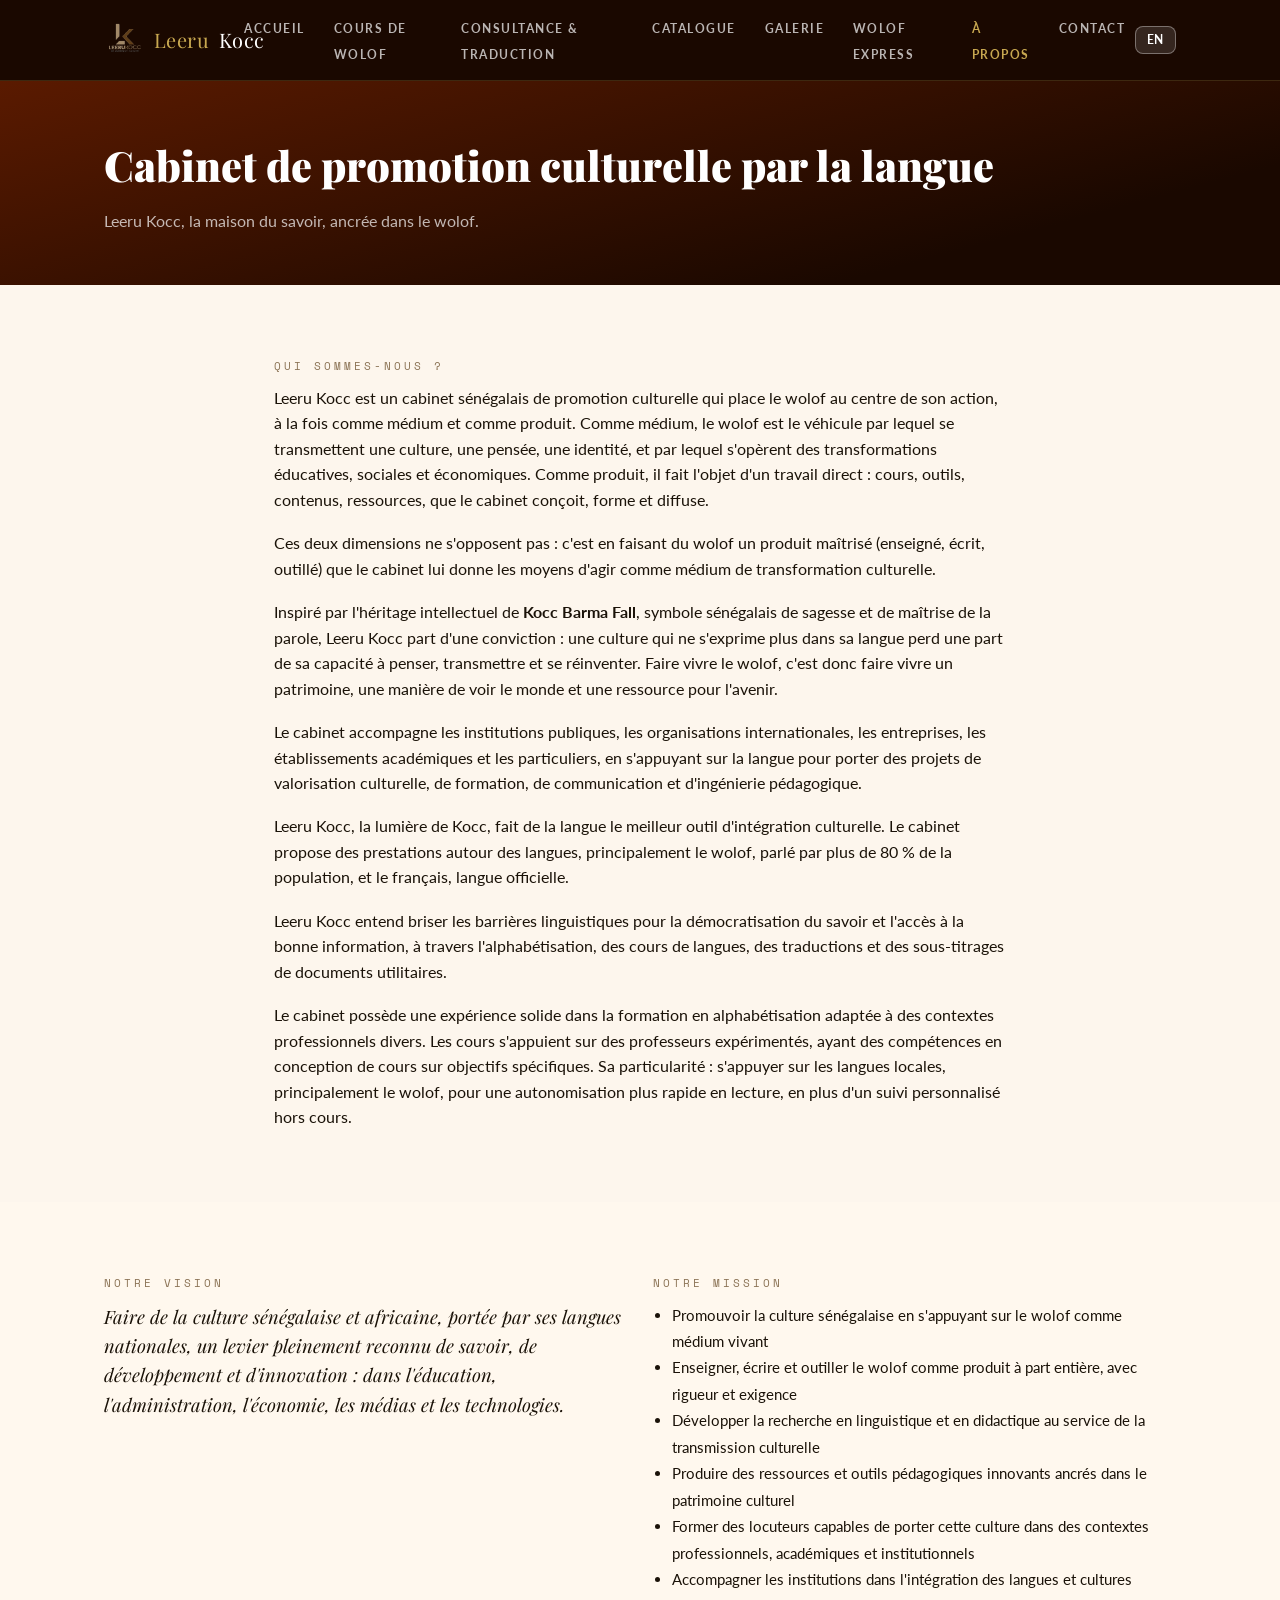
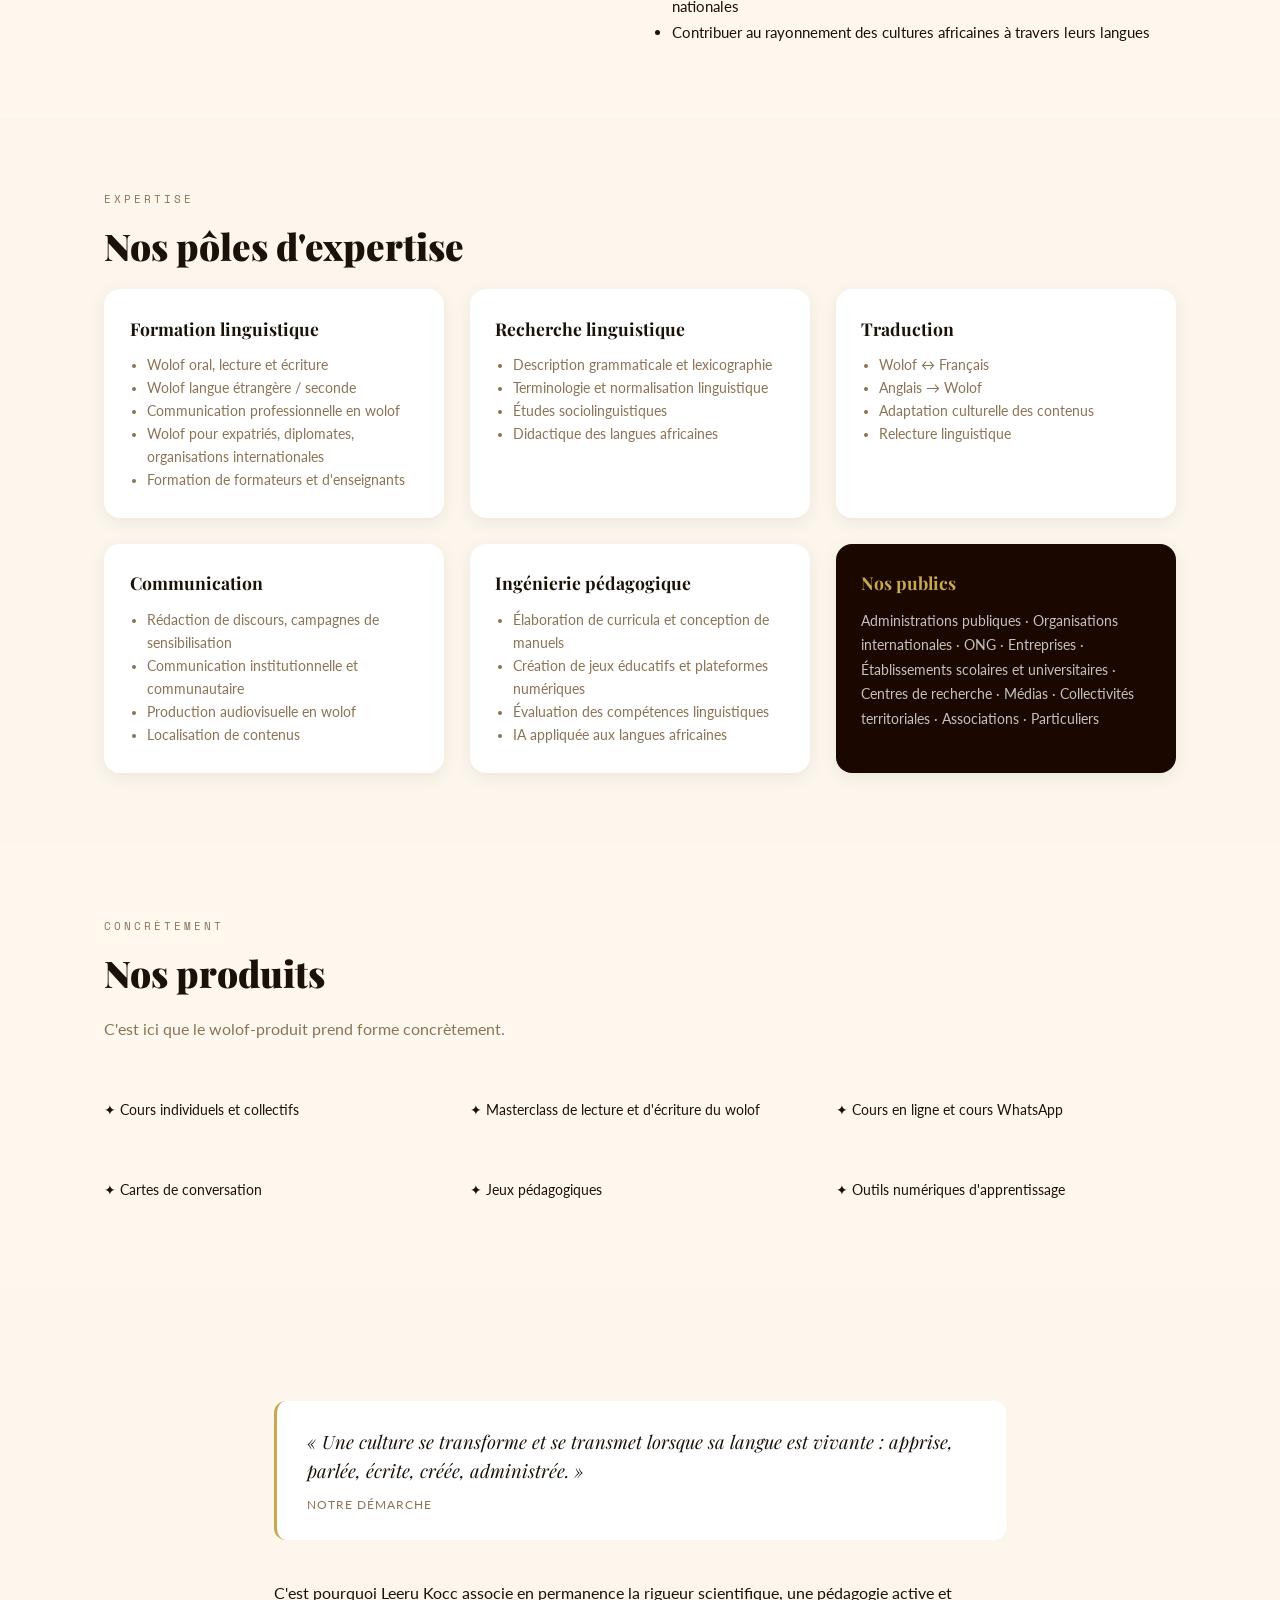
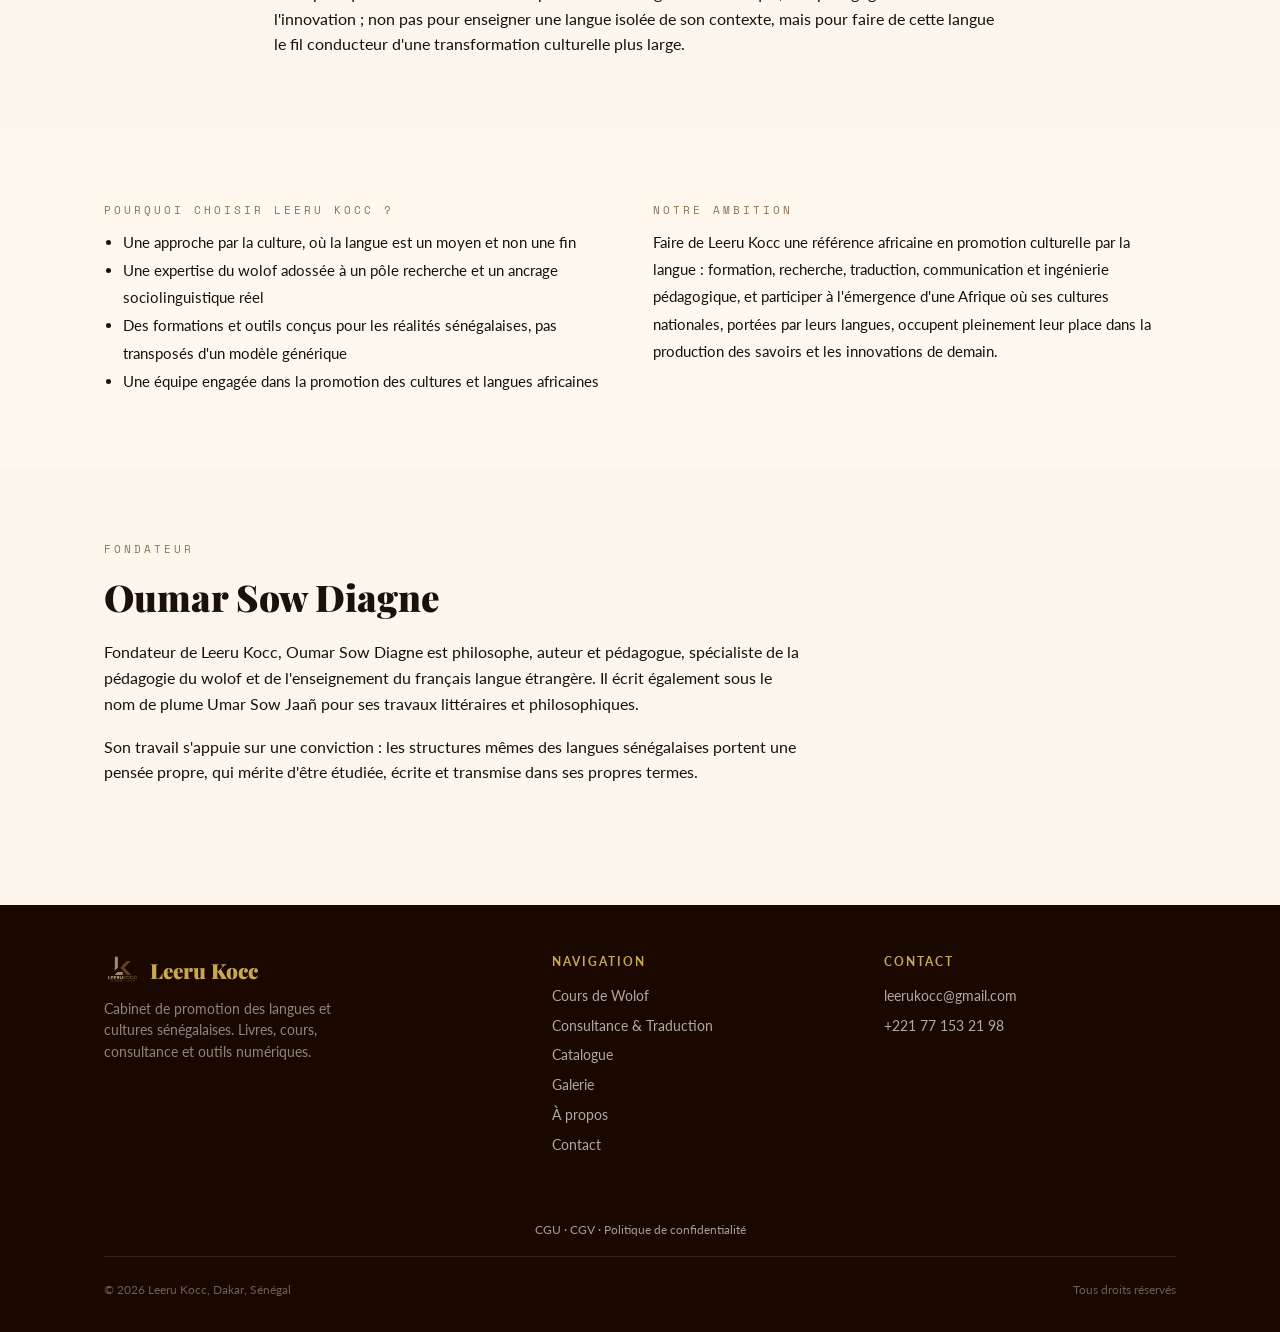
==== commit 8ebb1122: "Add files via upload" ====
--- a/a-propos.html
+++ b/a-propos.html
@@ -221,6 +221,9 @@
         <p>+221 77 153 21 98</p>
       </div>
     </div>
+    <div class="footer-legal" style="text-align:center;padding:1rem 0;font-size:0.78rem;">
+      <a href="cgu.html">CGU</a> · <a href="cgv.html">CGV</a> · <a href="confidentialite.html">Politique de confidentialité</a>
+    </div>
     <div class="footer-bottom">
       <span>© 2026 Leeru Kocc, Dakar, Sénégal</span>
       <span data-i18n="footer_rights">Tous droits réservés</span>
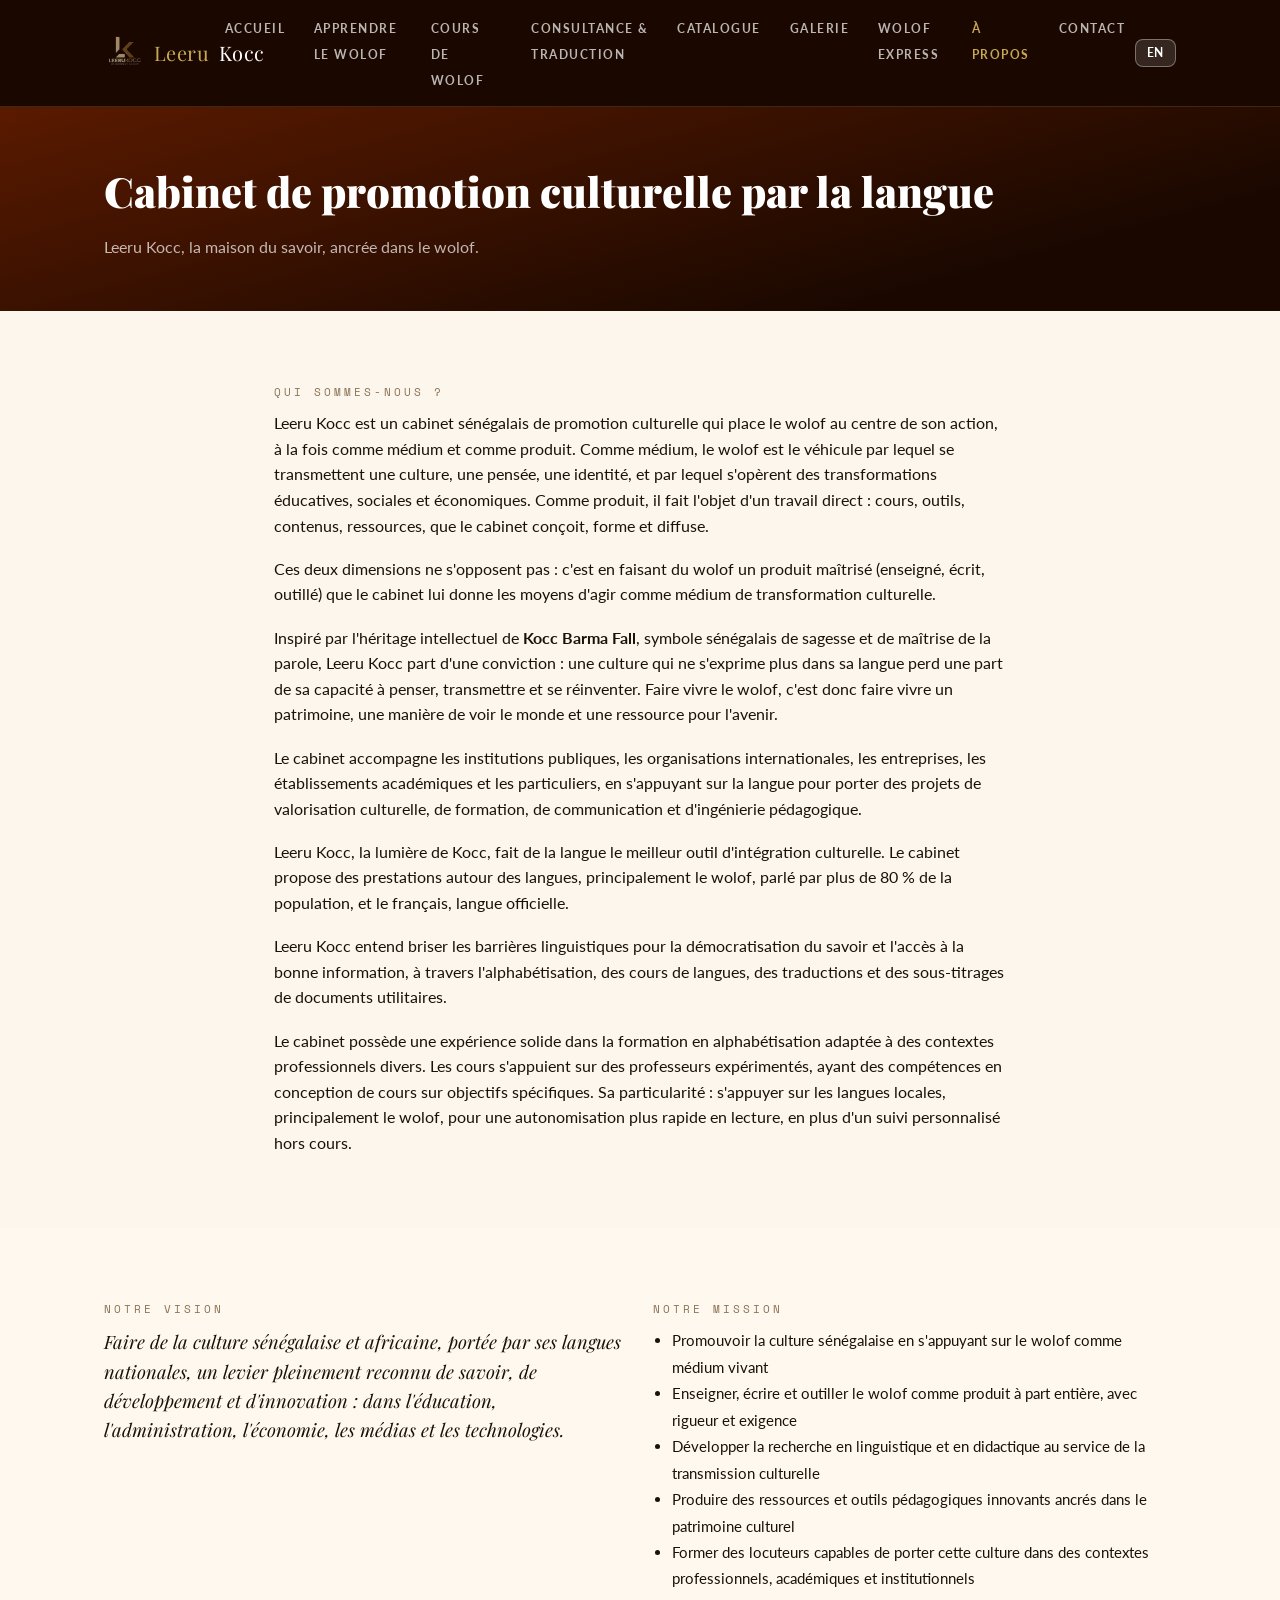
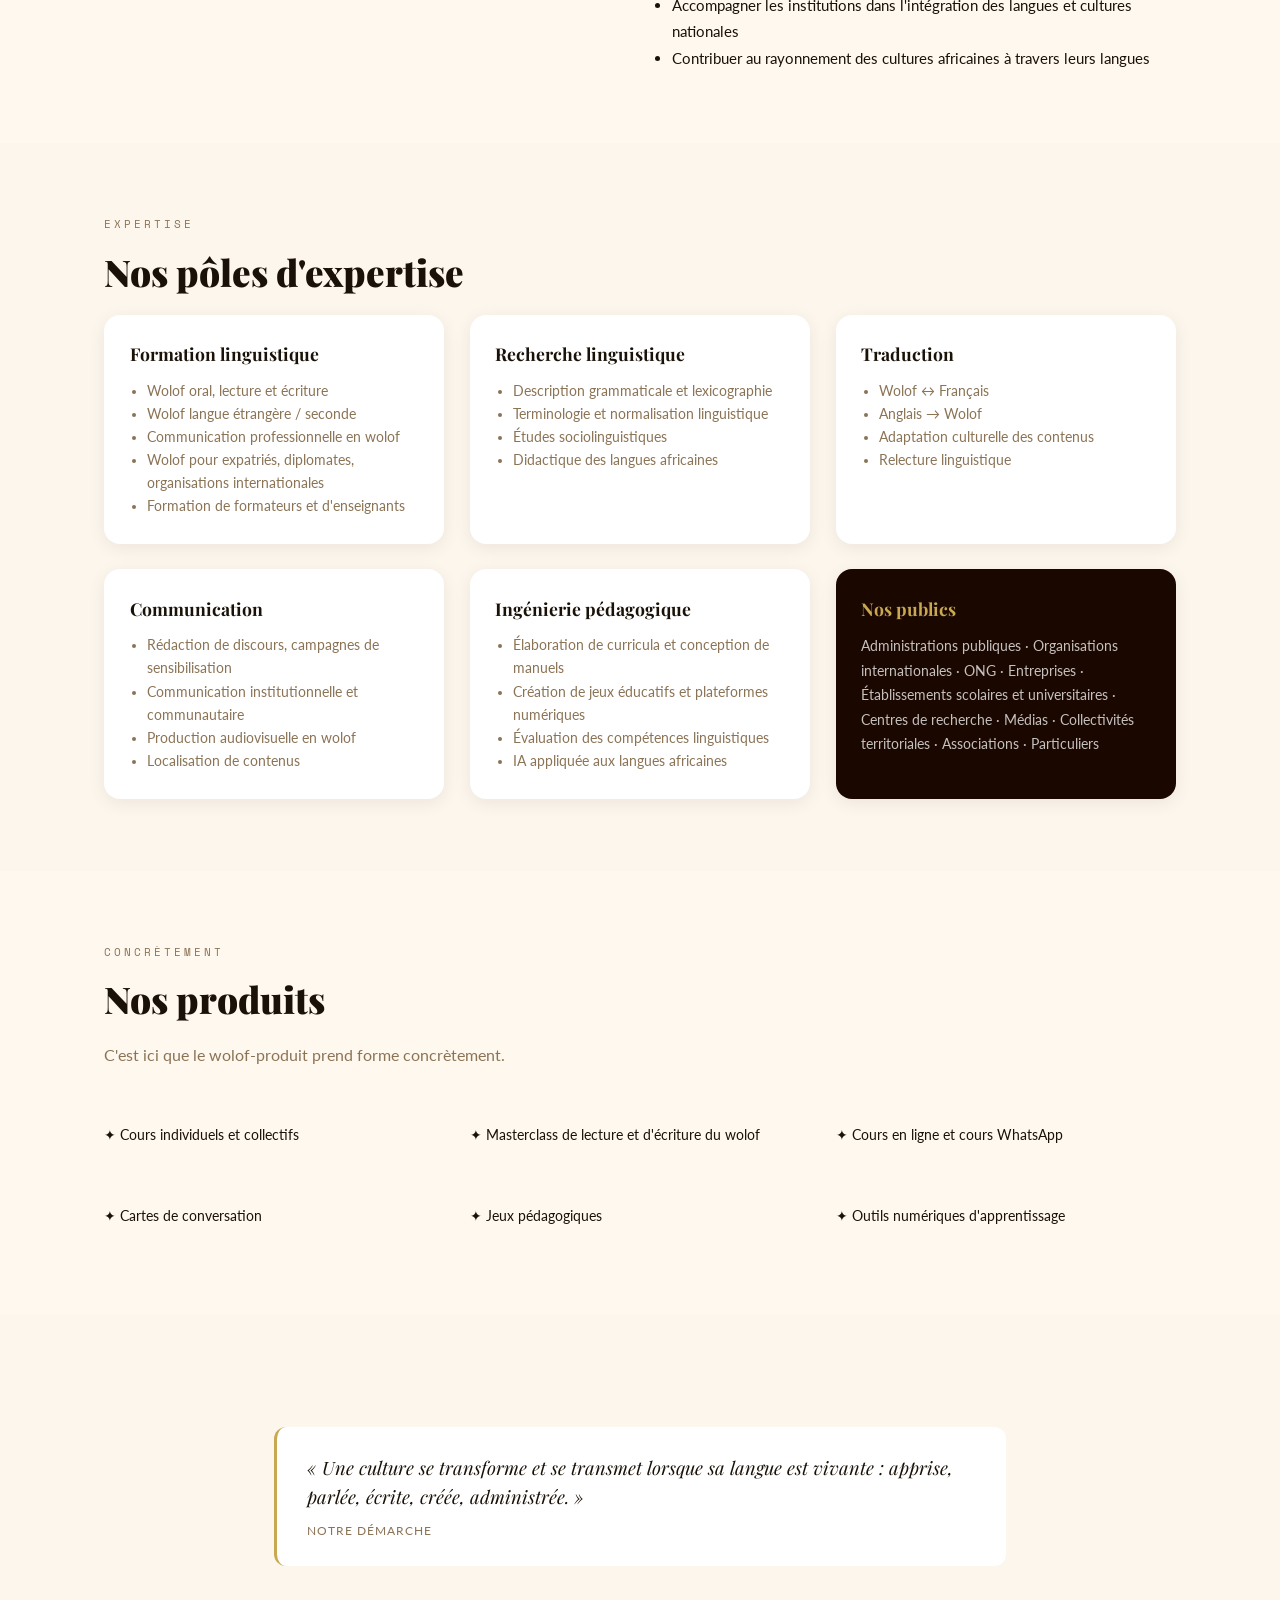
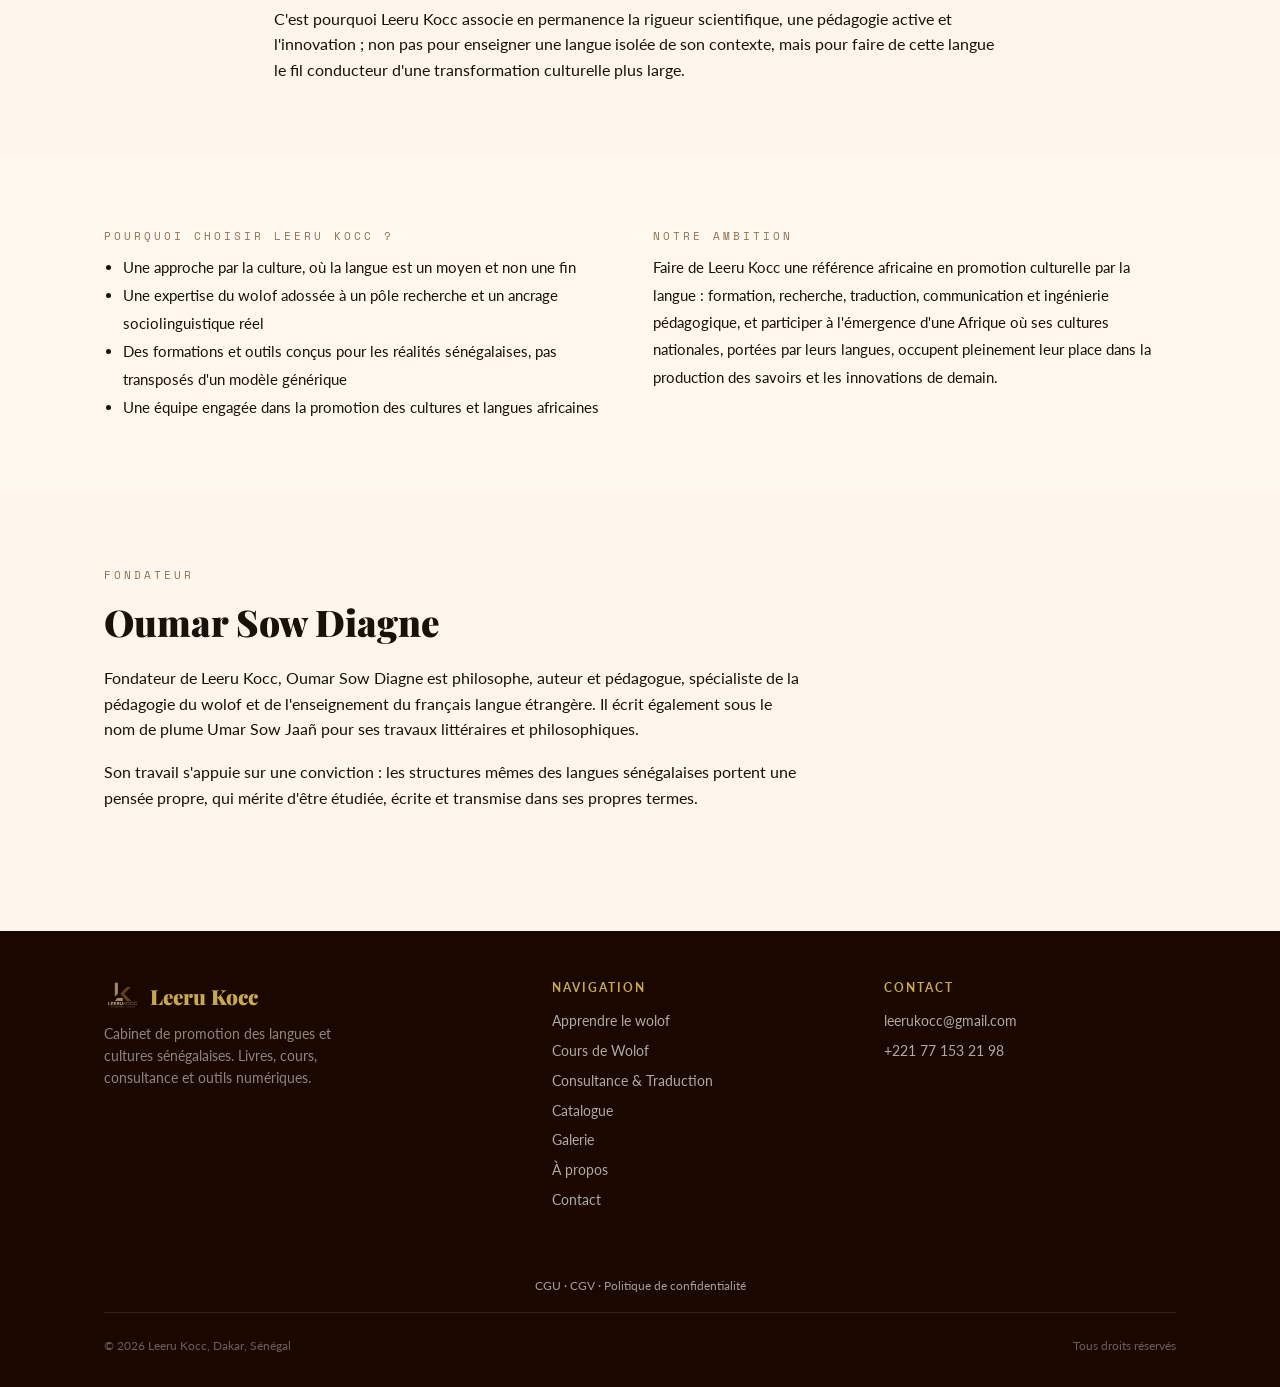
==== commit 4217ffb4: "Add files via upload" ====
--- a/a-propos.html
+++ b/a-propos.html
@@ -22,6 +22,23 @@
 <meta name="twitter:title" content="À propos : Leeru Kocc">
 <meta name="twitter:description" content="Leeru Kocc, cabinet de promotion des langues et cultures sénégalaises, fondé par Oumar Sow Diagne.">
 <meta name="twitter:image" content="https://leerukocc.com/assets/img/og-image-site.jpg">
+<link rel="canonical" href="https://leerukocc.com/a-propos.html">
+<script type="application/ld+json">
+{
+  "@context": "https://schema.org",
+  "@type": "AboutPage",
+  "mainEntity": {
+    "@type": "Organization",
+    "name": "Leeru Kocc",
+    "founder": {
+      "@type": "Person",
+      "name": "Oumar Sow Diagne"
+    },
+    "description": "Cabinet sénégalais de promotion des langues et cultures sénégalaises, fondé par Oumar Sow Diagne.",
+    "url": "https://leerukocc.com/"
+  }
+}
+</script>
 </head>
 <body data-page="apropos">
 
@@ -31,6 +48,7 @@
     <button class="nav-toggle" id="navToggle" aria-label="Menu">☰</button>
     <ul class="nav-links" id="navLinks">
       <li><a href="index.html" data-i18n="nav_accueil">Accueil</a></li>
+      <li><a href="apprendre-le-wolof.html" data-i18n="nav_apprendreWolof">Apprendre le wolof</a></li>
       <li><a href="cours.html" data-i18n="nav_cours">Cours de Wolof</a></li>
       <li><a href="consultance.html" data-i18n="nav_consultance">Consultance &amp; Traduction</a></li>
       <li><a href="catalogue.html" data-i18n="nav_catalogue">Catalogue</a></li>
@@ -208,7 +226,8 @@
       </div>
       <div class="footer-col">
         <h4 data-i18n="footer_navTitle">Navigation</h4>
-        <a href="cours.html" data-i18n="nav_cours">Cours de Wolof</a>
+                <a href="apprendre-le-wolof.html" data-i18n="nav_apprendreWolof">Apprendre le wolof</a>
+<a href="cours.html" data-i18n="nav_cours">Cours de Wolof</a>
         <a href="consultance.html" data-i18n="nav_consultance">Consultance &amp; Traduction</a>
         <a href="catalogue.html" data-i18n="nav_catalogue">Catalogue</a>
         <a href="galerie.html" data-i18n="nav_galerie">Galerie</a>
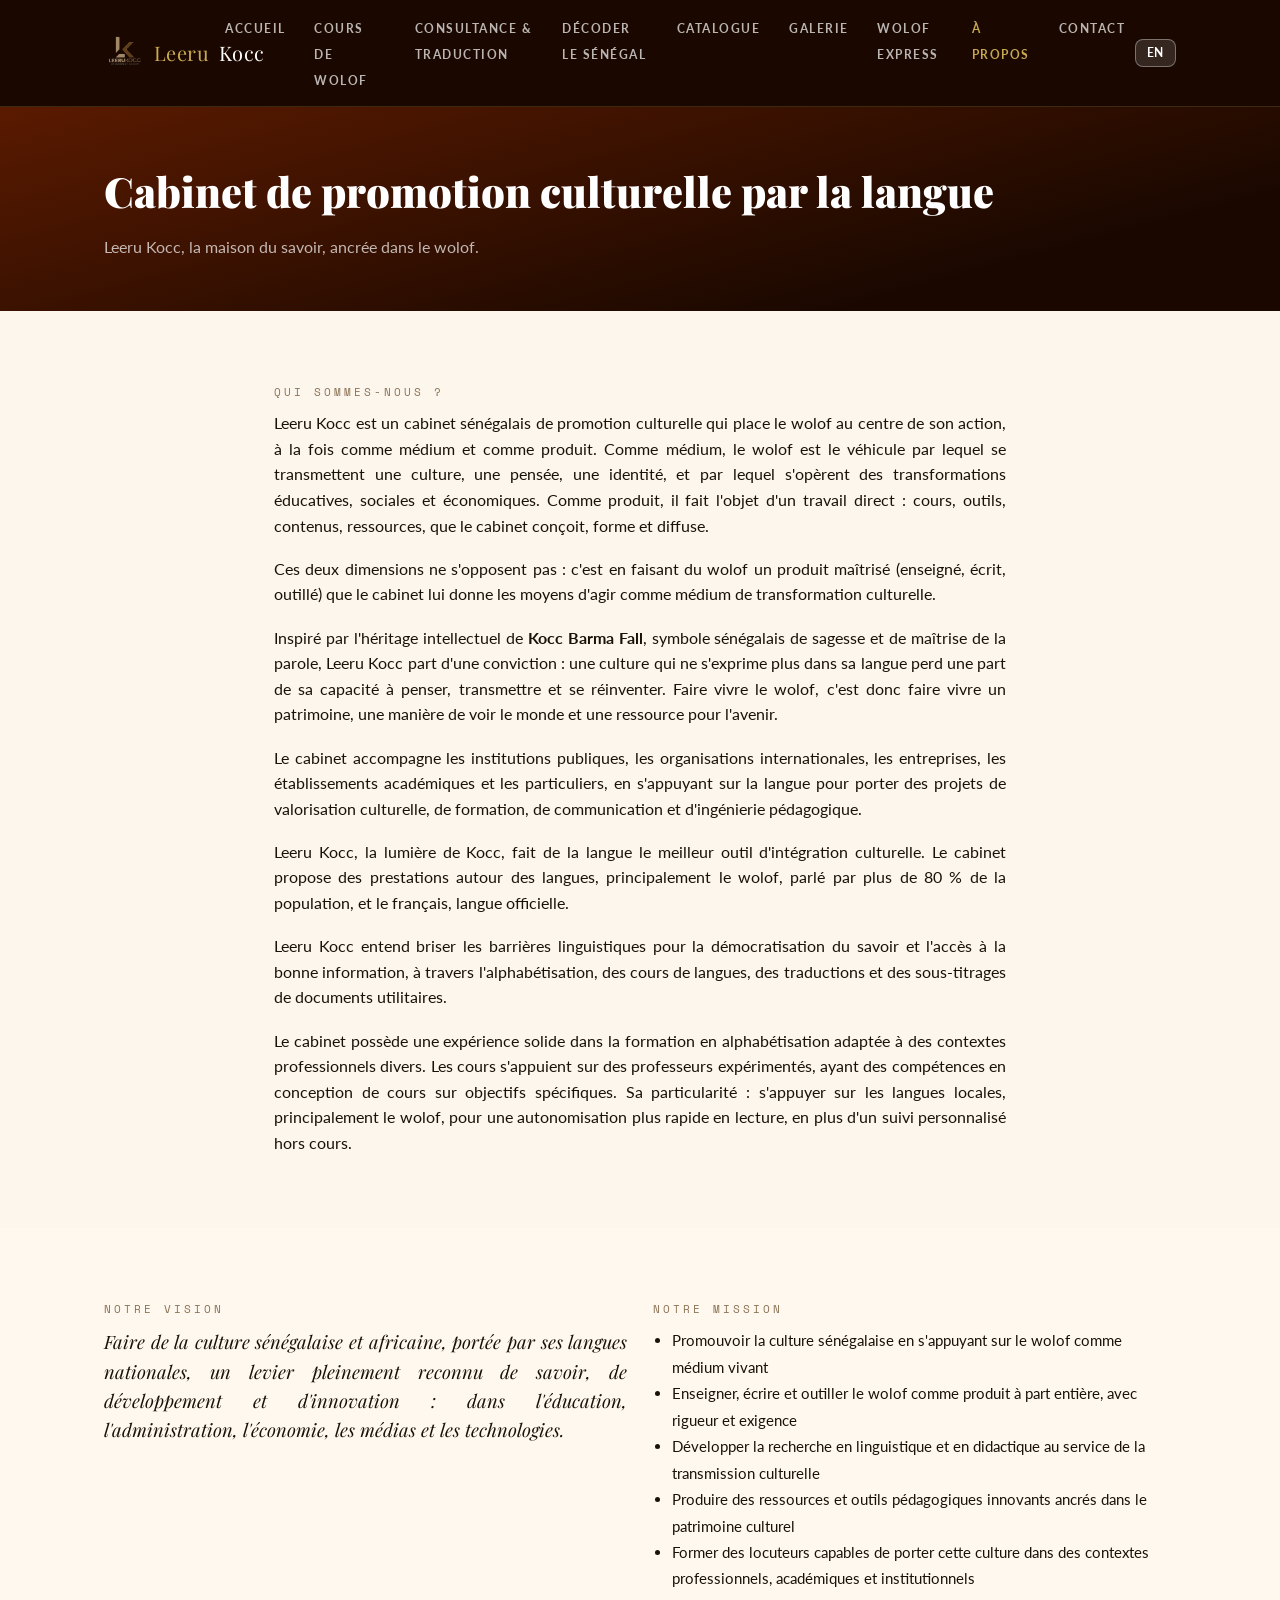
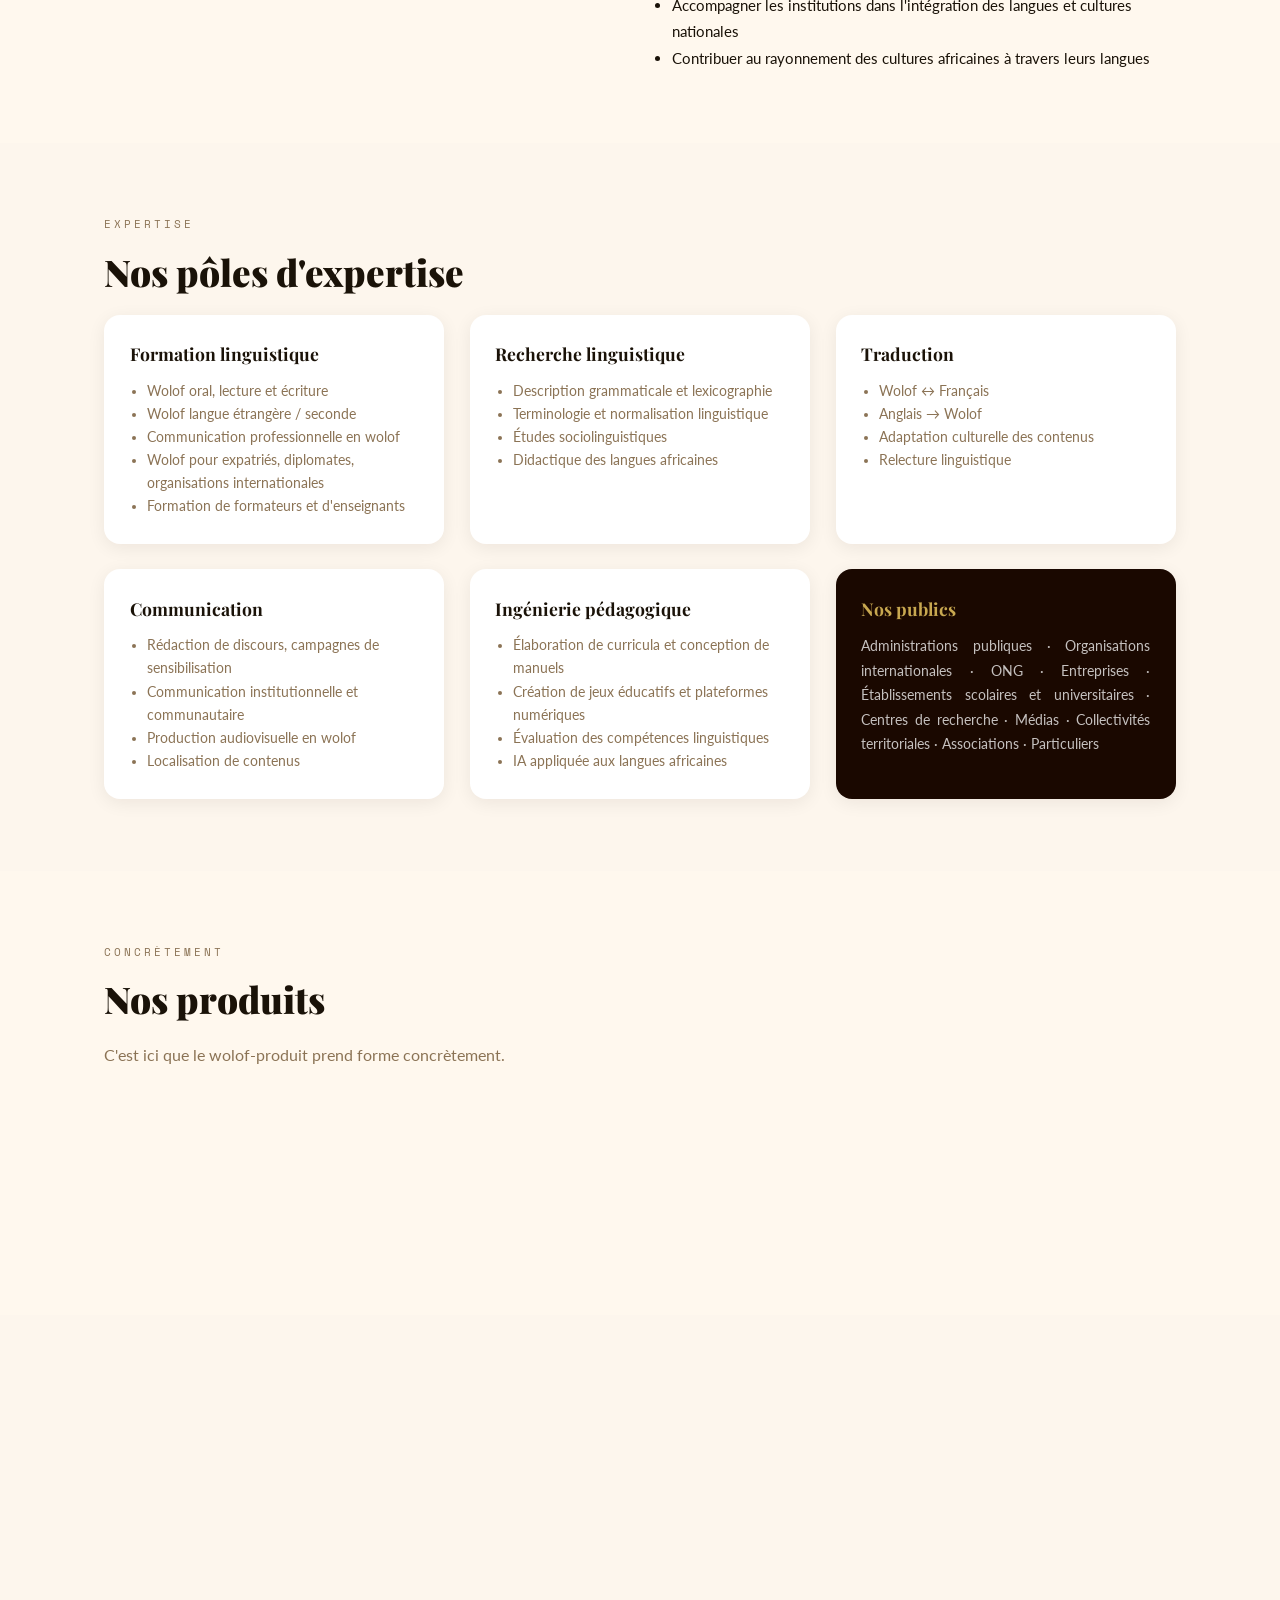
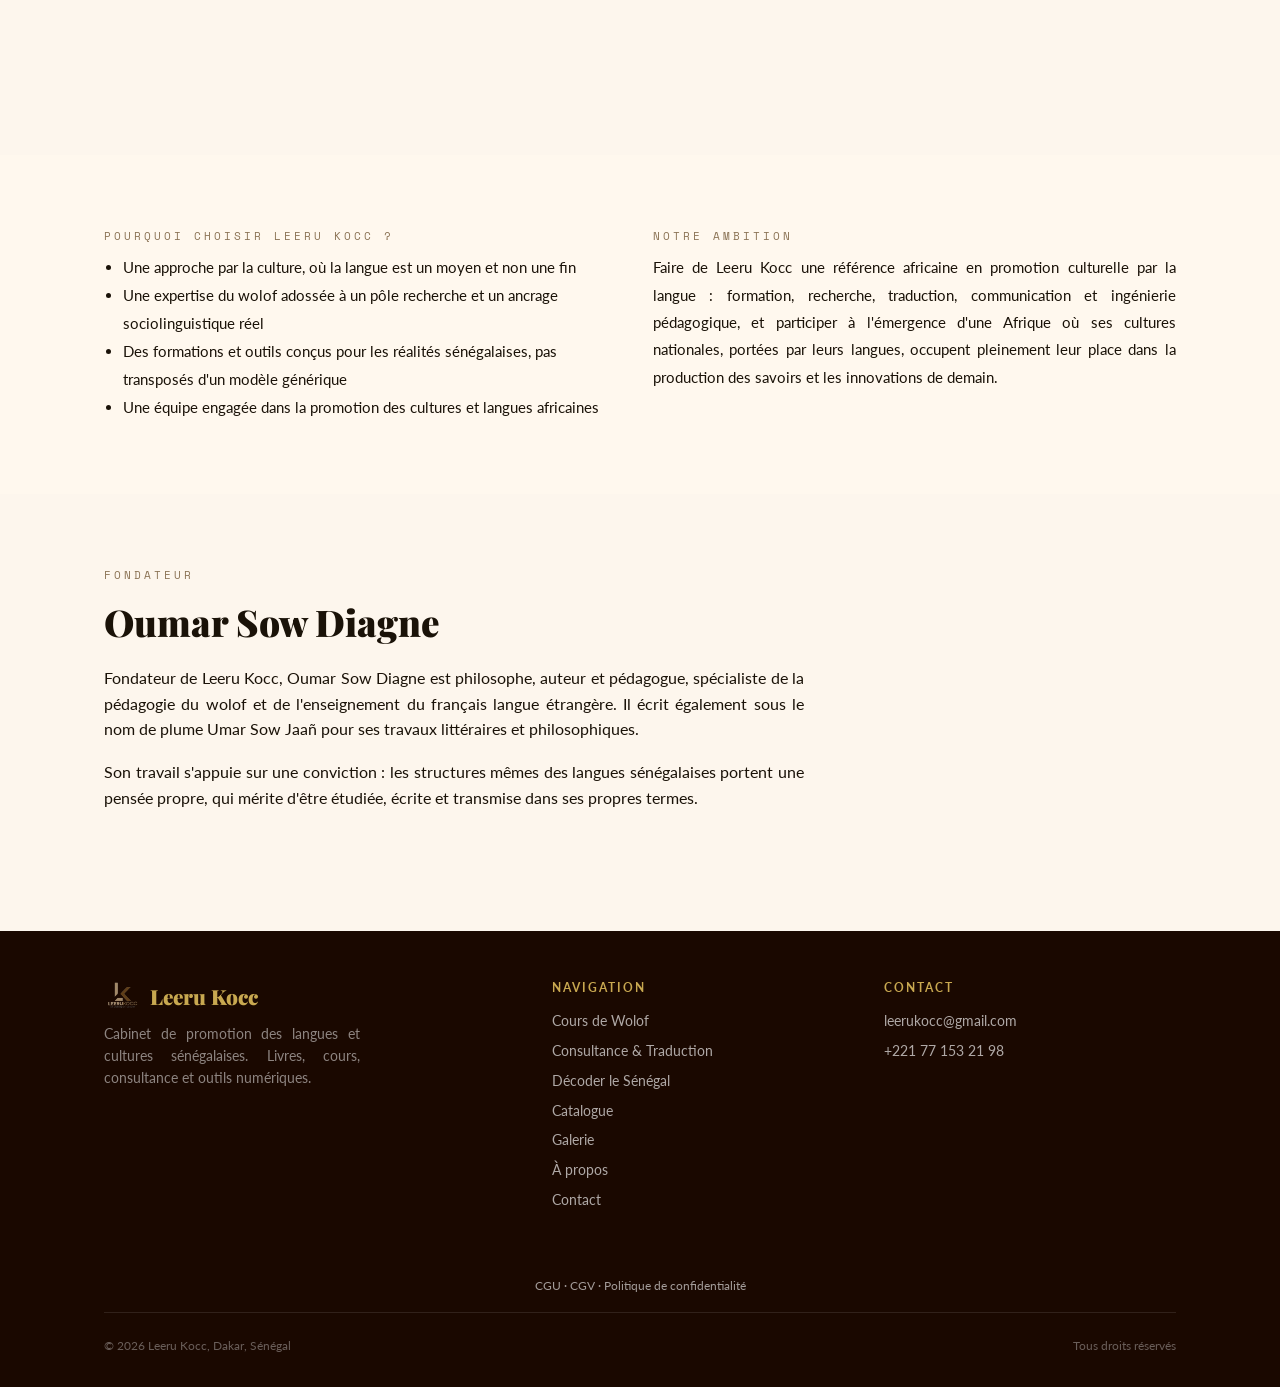
==== commit 35bb64a0: "Add files via upload" ====
--- a/a-propos.html
+++ b/a-propos.html
@@ -48,9 +48,9 @@
     <button class="nav-toggle" id="navToggle" aria-label="Menu">☰</button>
     <ul class="nav-links" id="navLinks">
       <li><a href="index.html" data-i18n="nav_accueil">Accueil</a></li>
-      <li><a href="apprendre-le-wolof.html" data-i18n="nav_apprendreWolof">Apprendre le wolof</a></li>
       <li><a href="cours.html" data-i18n="nav_cours">Cours de Wolof</a></li>
       <li><a href="consultance.html" data-i18n="nav_consultance">Consultance &amp; Traduction</a></li>
+      <li><a href="decoder-le-senegal.html" data-i18n="nav_decoder">Décoder le Sénégal</a></li>
       <li><a href="catalogue.html" data-i18n="nav_catalogue">Catalogue</a></li>
       <li><a href="galerie.html" data-i18n="nav_galerie">Galerie</a></li>
       <li><a href="wolof-express.html" data-i18n="nav_wolofExpress">Wolof Express</a></li>
@@ -226,9 +226,9 @@
       </div>
       <div class="footer-col">
         <h4 data-i18n="footer_navTitle">Navigation</h4>
-                <a href="apprendre-le-wolof.html" data-i18n="nav_apprendreWolof">Apprendre le wolof</a>
-<a href="cours.html" data-i18n="nav_cours">Cours de Wolof</a>
+        <a href="cours.html" data-i18n="nav_cours">Cours de Wolof</a>
         <a href="consultance.html" data-i18n="nav_consultance">Consultance &amp; Traduction</a>
+        <a href="decoder-le-senegal.html" data-i18n="nav_decoder">Décoder le Sénégal</a>
         <a href="catalogue.html" data-i18n="nav_catalogue">Catalogue</a>
         <a href="galerie.html" data-i18n="nav_galerie">Galerie</a>
         <a href="a-propos.html" data-i18n="nav_apropos">À propos</a>
--- a/assets/style.css
+++ b/assets/style.css
@@ -27,6 +27,15 @@
   line-height:1.6;
 }
 
+/* Texte de paragraphe justifié (titres, boutons, nav restent inchangés car */
+/* leurs règles text-align:center/left propres s'appliquent après celle-ci) */
+p{
+  text-align:justify;
+  text-justify:inter-word;
+  -webkit-hyphens:auto;
+  hyphens:auto;
+}
+
 img{max-width:100%;display:block;}
 a{color:inherit;text-decoration:none;}
 
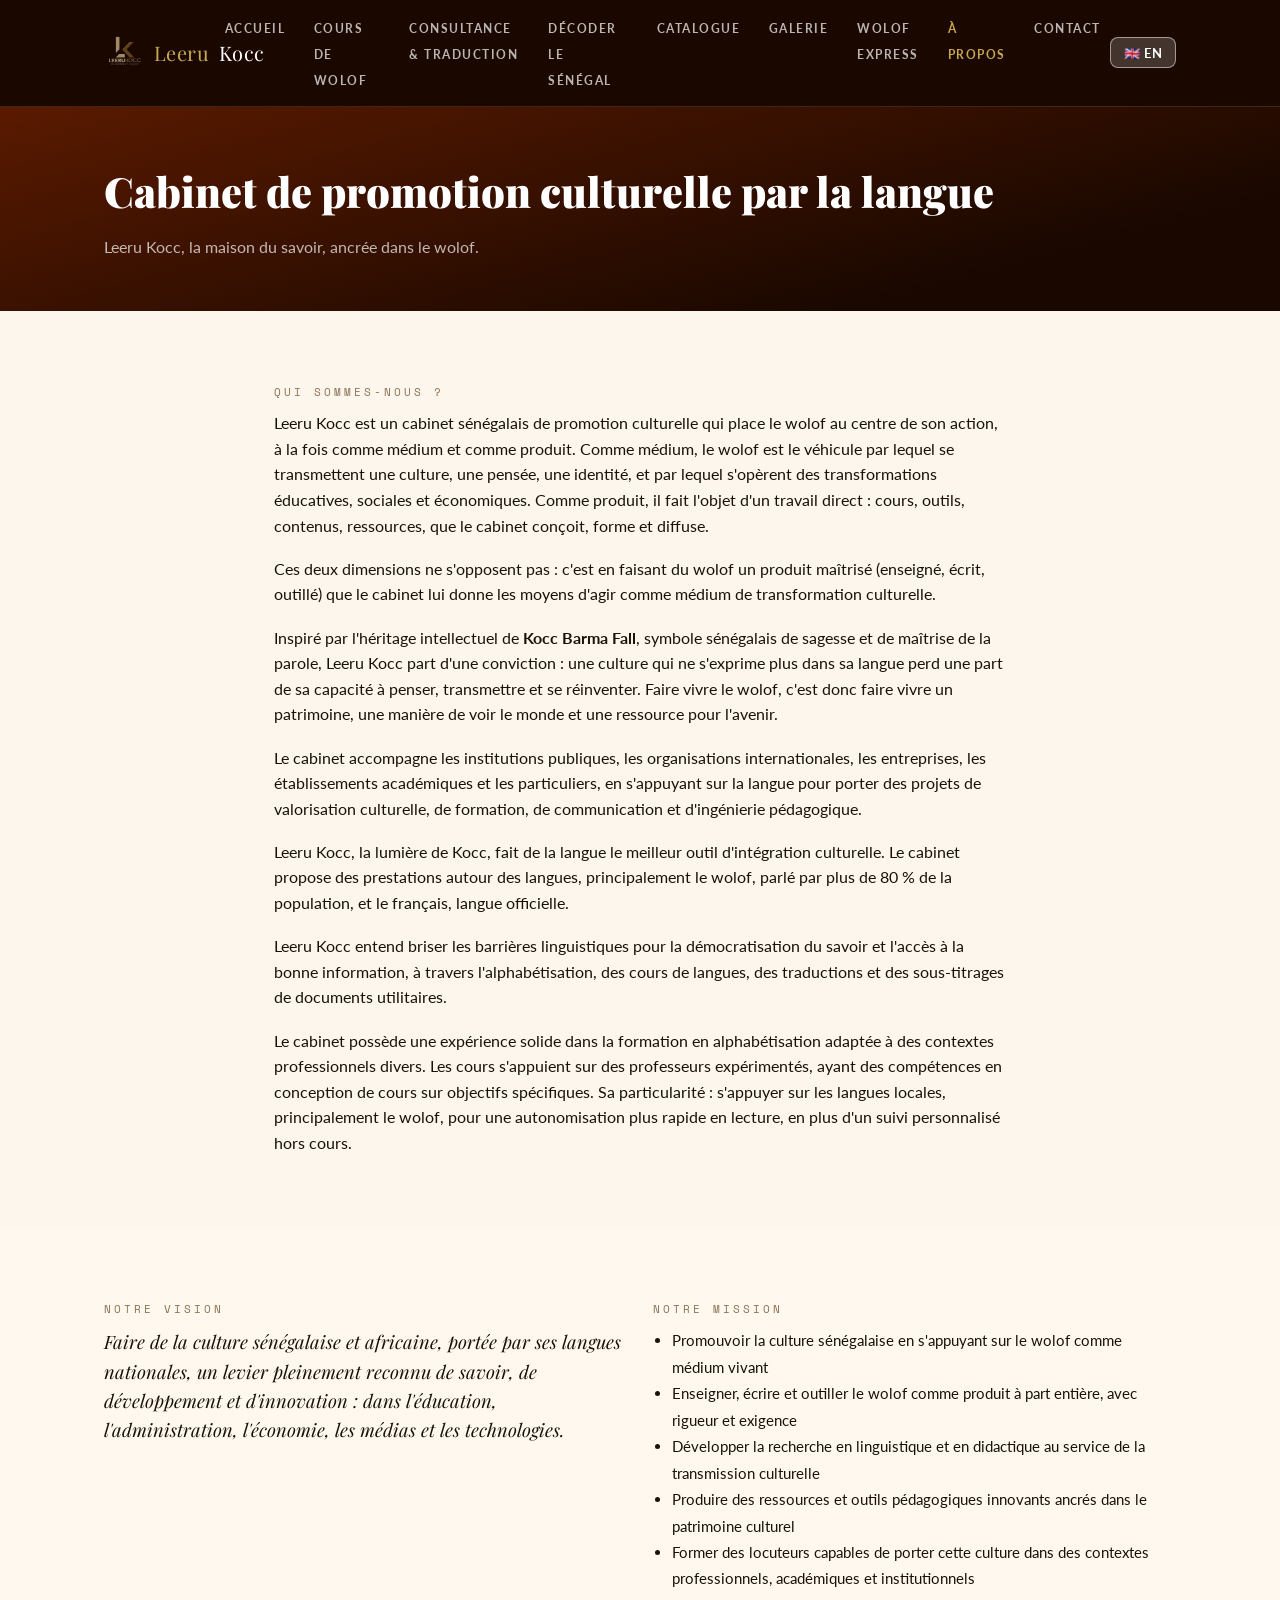
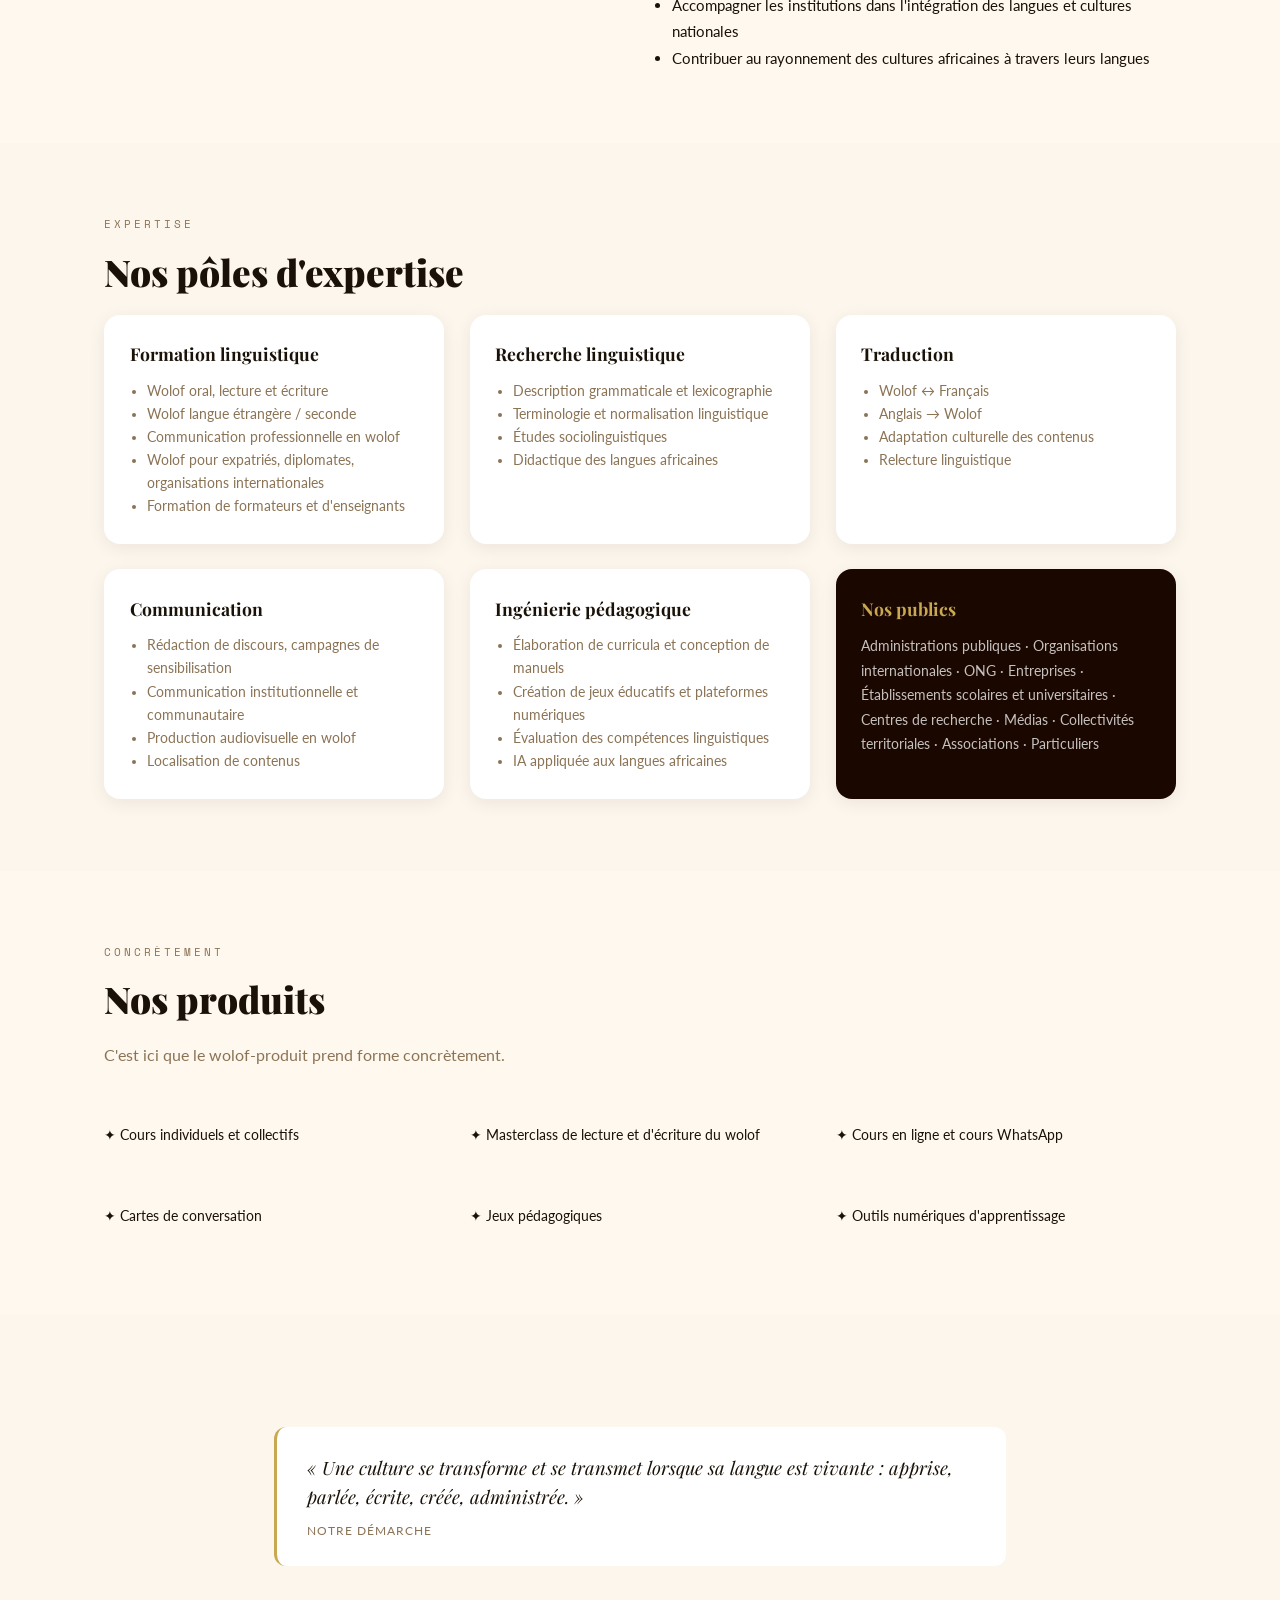
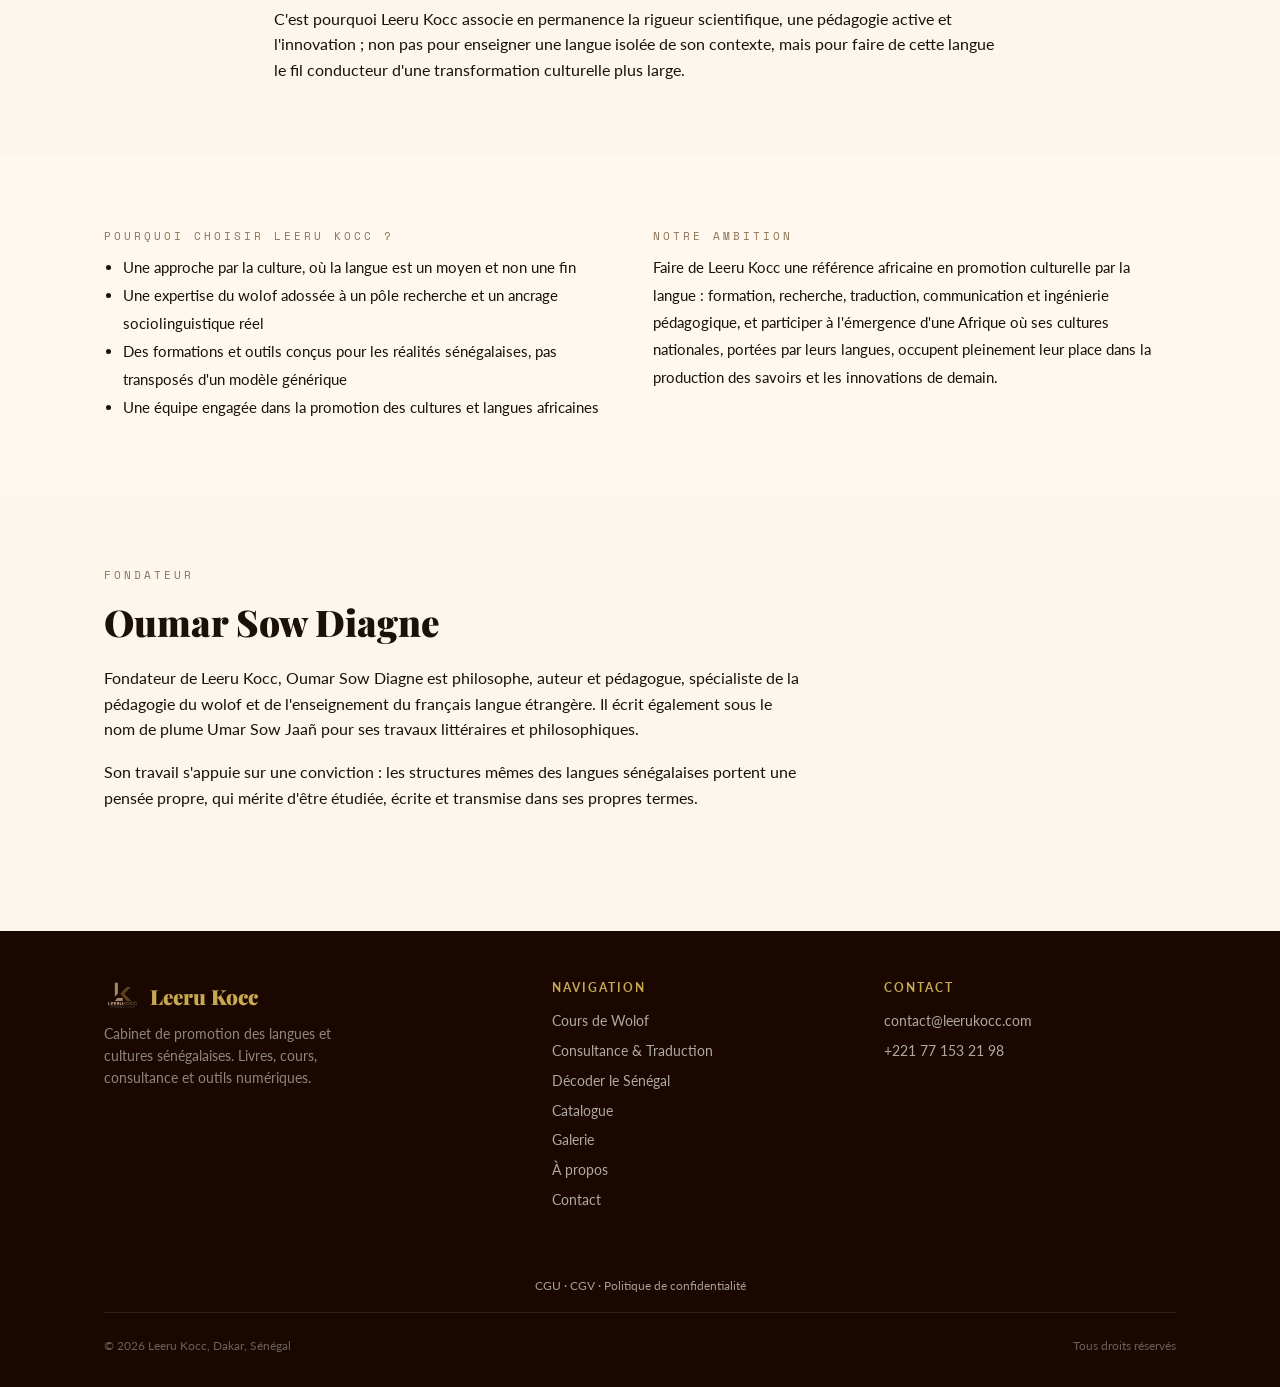
==== commit 05d691b8: "Add files via upload" ====
--- a/a-propos.html
+++ b/a-propos.html
@@ -236,7 +236,7 @@
       </div>
       <div class="footer-col">
         <h4 data-i18n="footer_contactTitle">Contact</h4>
-        <p>leerukocc@gmail.com</p>
+        <p>contact@leerukocc.com</p>
         <p>+221 77 153 21 98</p>
       </div>
     </div>
--- a/assets/style.css
+++ b/assets/style.css
@@ -27,15 +27,6 @@
   line-height:1.6;
 }
 
-/* Texte de paragraphe justifié (titres, boutons, nav restent inchangés car */
-/* leurs règles text-align:center/left propres s'appliquent après celle-ci) */
-p{
-  text-align:justify;
-  text-justify:inter-word;
-  -webkit-hyphens:auto;
-  hyphens:auto;
-}
-
 img{max-width:100%;display:block;}
 a{color:inherit;text-decoration:none;}
 
